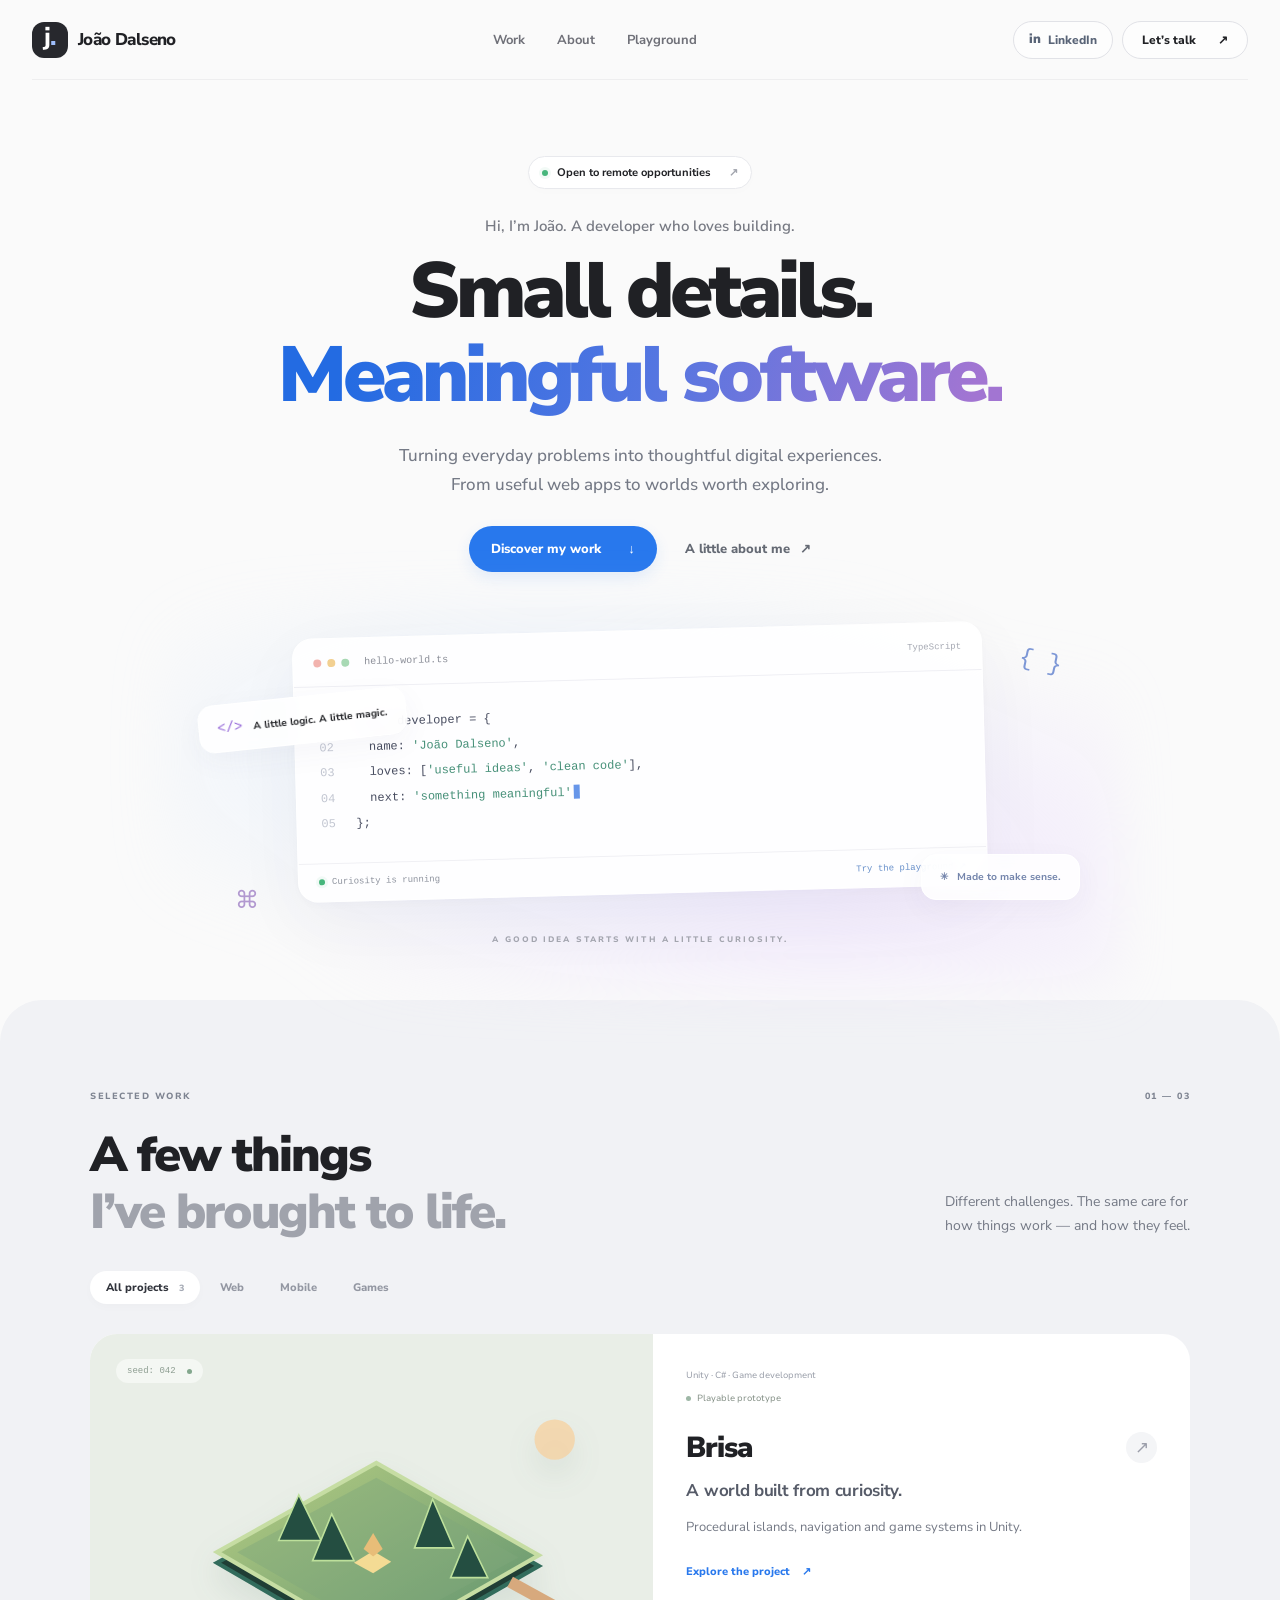
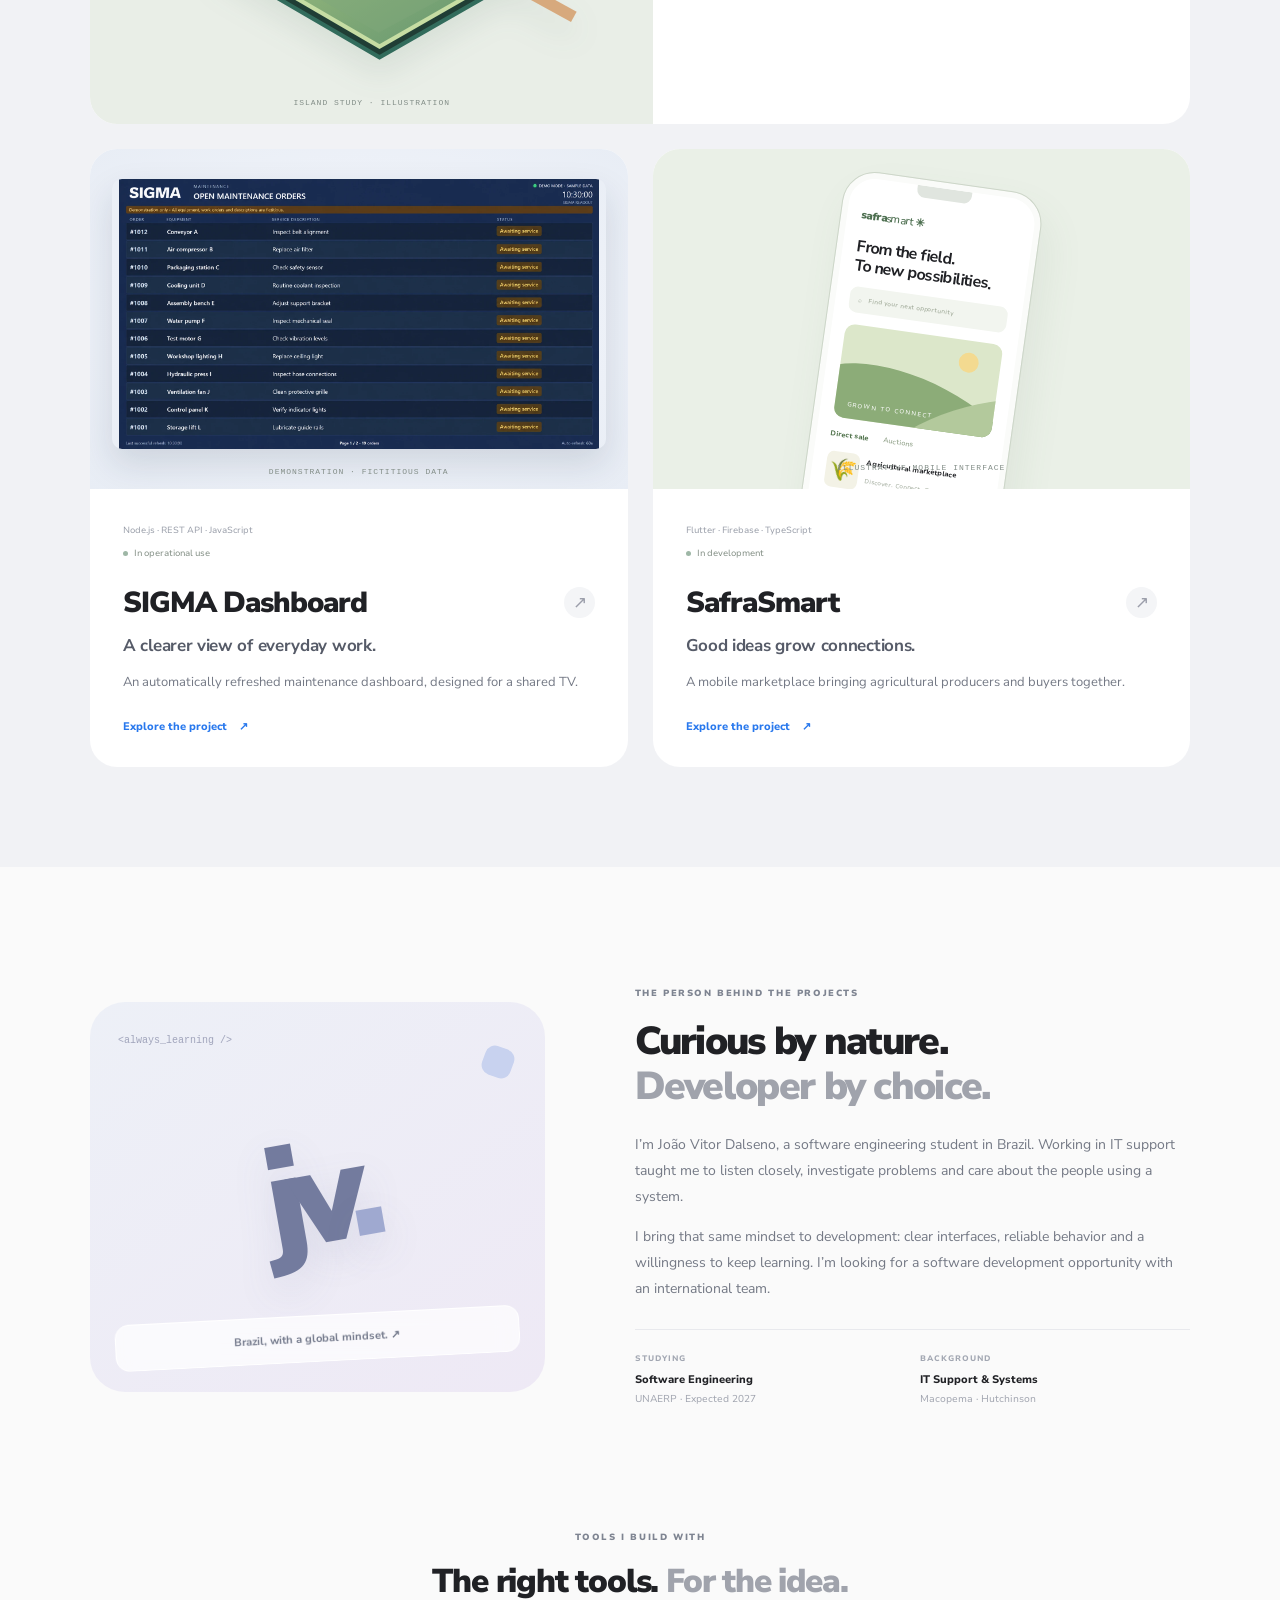
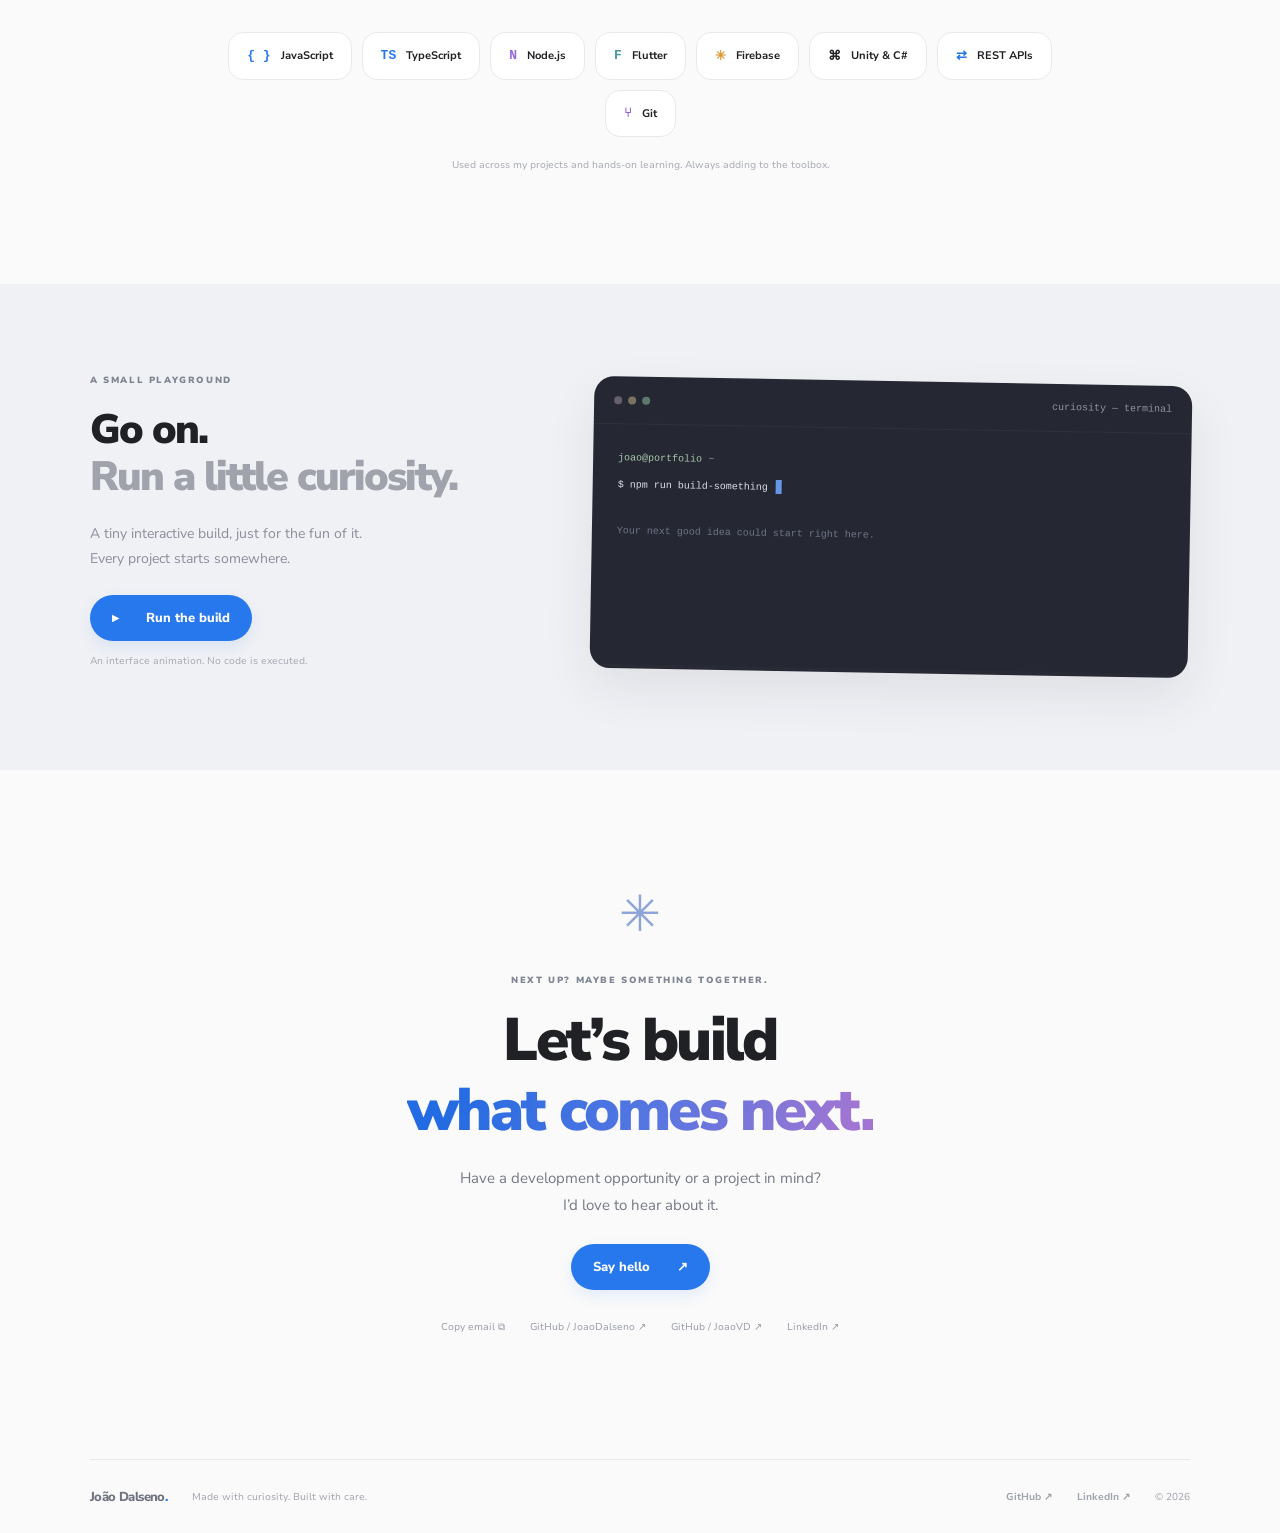
==== index.html @ 8779621d "feat: publish developer portfolio for GitHub Pages" ====
<!DOCTYPE html>

<html lang="en"><head><meta charset="utf-8"/><meta content="width=device-width,initial-scale=1" name="viewport"/><title>João Dalseno — Software Developer</title><meta content="Thoughtful software, useful ideas and a little curiosity. Explore João Dalseno’s web, mobile and game development projects." name="description"/><meta content="#fafafa" name="theme-color"/><meta content="João Dalseno — Software Developer" property="og:title"/><meta content="Thoughtful software, useful ideas and a little curiosity. Explore João Dalseno’s web, mobile and game development projects." property="og:description"/><link href="https://joaovd.github.io/" rel="canonical"/><link href="/assets/favicon.svg" rel="icon" type="image/svg+xml"/><link href="https://fonts.googleapis.com" rel="preconnect"/><link crossorigin="" href="https://fonts.gstatic.com" rel="preconnect"/><link href="https://fonts.googleapis.com/css2?family=Nunito+Sans:wght@400;500;600;700;800;900&amp;display=swap" rel="stylesheet"/><link href="/assets/css/styles.css" rel="stylesheet"/><script defer="" src="/assets/js/main.js"></script></head><body><a class="skip" href="#main">Skip to content</a><header class="nav"><a aria-label="João Dalseno home" class="brand" href="/"><span class="brand-icon">j<span>.</span></span><span>João Dalseno</span></a><nav aria-label="Main navigation"><a href="/#work">Work</a><a href="/#about">About</a><a href="/#playground">Playground</a></nav><div class="nav-actions"><a aria-label="View João Dalseno on LinkedIn (opens in a new tab)" class="nav-linkedin" href="https://www.linkedin.com/in/jo%C3%A3o-vitor-rodrigues-dalseno-0a188417a/" rel="noopener noreferrer" target="_blank"><span aria-hidden="true" class="linkedin-icon">in</span><span class="linkedin-label">LinkedIn</span></a><a class="nav-contact" href="mailto:joaovitordalseno@gmail.com">Let’s talk <span>↗</span></a></div></header><main id="main"><section class="hero wrap"><div class="availability"><i></i> Open to remote opportunities <span>↗</span></div><p class="intro">Hi, I’m João. A developer who loves building.</p><h1>Small details.<br/><span class="gradient-text">Meaningful software.</span></h1><p class="hero-copy">Turning everyday problems into thoughtful digital experiences.<br class="desktop-break"/> From useful web apps to worlds worth exploring.</p><div class="hero-actions"><a class="button primary" href="#work">Discover my work <span>↓</span></a><a class="text-link" href="#about">A little about me <span>↗</span></a></div><div aria-label="Interactive code illustration" class="hero-stage"><span aria-hidden="true" class="floating-chip chip-one"><span class="purple">&lt;/&gt;</span> A little logic. A little magic.</span><span aria-hidden="true" class="floating-chip chip-two">✳   Made to make sense.</span><div aria-hidden="true" class="code-orbit orbit-one">{ }</div><div aria-hidden="true" class="code-orbit orbit-two">⌘</div><div class="code-window"><div class="window-bar"><div class="dots"><i></i><i></i><i></i></div><span>hello-world.ts</span><span class="window-language">TypeScript</span></div><div class="window-code"><div><span class="line-number">01</span><span class="syntax-purple">const</span> developer = {</div><div><span class="line-number">02</span>  name: <span class="syntax-green">'João Dalseno'</span>,</div><div><span class="line-number">03</span>  loves: [<span class="syntax-green">'useful ideas'</span>, <span class="syntax-green">'clean code'</span>],</div><div><span class="line-number">04</span>  next: <span class="syntax-green" id="typing-text">'something meaningful'</span><span class="caret"></span></div><div><span class="line-number">05</span>};</div></div><div class="window-bottom"><span><i></i> Curiosity is running</span><a href="#playground">Try the playground <span>↗</span></a></div></div><span class="stage-caption">A GOOD IDEA STARTS WITH A LITTLE CURIOSITY.</span></div></section>
<section class="work-section" id="work"><div class="wrap"><div class="section-label reveal"><span>SELECTED WORK</span><span>01 — 03</span></div><div class="section-heading reveal"><h2>A few things<br/><span>I’ve brought to life.</span></h2><p>Different challenges. The same care for<br class="desktop-break"/> how things work — and how they feel.</p></div><div aria-label="Filter projects" class="filters reveal" role="group"><button aria-pressed="true" class="active" data-filter="all">All projects <span>3</span></button><button aria-pressed="false" data-filter="web">Web</button><button aria-pressed="false" data-filter="mobile">Mobile</button><button aria-pressed="false" data-filter="games">Games</button></div><p class="sr-only" id="filter-status" role="status">Showing all 3 projects</p><div class="projects"><article class="project reveal driftlands" data-category="games"><a aria-label="Explore Brisa" class="project-link" href="projects/driftlands.html"><div class="project-visual"><div class="island-visual"><svg aria-hidden="true" class="driftlands-scene" focusable="false" viewbox="0 0 520 285"><defs><lineargradient id="waterbig" x1="0" x2="1" y1="0" y2="1"><stop stop-color="#163a4a"></stop><stop offset="1" stop-color="#10202f"></stop></lineargradient><lineargradient id="grassbig" x1="0" x2="1" y1="0" y2="1"><stop stop-color="#b8cf83"></stop><stop offset="1" stop-color="#5c906e"></stop></lineargradient></defs><path d="M0 0H520V285H0Z" fill="url(#waterbig)"></path><g transform="translate(90,52)"><path d="M24 122 174 38 327 125 177 211Z" fill="#203e35" stroke="#326c5c" stroke-width="4"></path><path d="M24 112 174 28 327 115 177 201Z" fill="url(#grassbig)" stroke="#c6dda3" stroke-width="4"></path><path d="M43 112 174 42 308 117 176 188Z" fill="#7ea67b" opacity=".45"></path><g fill="#244e41" stroke="#bde09b" stroke-width="1.5"><path d="M82 101 101 58 122 101Z"></path><path d="M114 120 132 76 153 120Z"></path><path d="M210 108 227 62 247 108Z"></path><path d="M244 136 260 97 279 136Z"></path></g><path d="M153 122 171 111 188 121 171 132Z" fill="#f4db94"></path><path d="M162 109 171 94 180 109 171 116Z" fill="#e8bd78"></path><path d="M300 140 360 173" stroke="#d7a97d" stroke-width="11"></path></g><circle cx="432" cy="58" fill="#f5d2a3" opacity=".8" r="19"></circle></svg></div><span class="art-caption">ISLAND STUDY · ILLUSTRATION</span><span class="world-seed">seed: 042 <i></i></span></div><div class="project-content"><div class="project-meta"><span>Unity · C# · Game development</span><span class="project-status">Playable prototype</span></div><h3>Brisa<span class="circle-arrow">↗</span></h3><p class="project-tagline">A world built from curiosity.</p><p>Procedural islands, navigation and game systems in Unity.</p><span class="read-case">Explore the project <span>↗</span></span></div></a></article><article class="project reveal sigma" data-category="web"><a aria-label="Explore SIGMA Dashboard" class="project-link" href="projects/sigma.html"><div class="project-visual sigma-card-preview"><img alt="SIGMA maintenance dashboard showing fictitious work orders and sample equipment." decoding="async" height="940" loading="lazy" src="/assets/images/sigma-dashboard-demo.webp" width="1672"/><span class="art-caption">DEMONSTRATION · FICTITIOUS DATA</span></div><div class="project-content"><div class="project-meta"><span>Node.js · REST API · JavaScript</span><span class="project-status">In operational use</span></div><h3>SIGMA Dashboard<span class="circle-arrow">↗</span></h3><p class="project-tagline">A clearer view of everyday work.</p><p>An automatically refreshed maintenance dashboard, designed for a shared TV.</p><span class="read-case">Explore the project <span>↗</span></span></div></a></article><article class="project reveal safrasmart" data-category="mobile"><a aria-label="Explore SafraSmart" class="project-link" href="projects/safrasmart.html"><div class="project-visual"><div class="phone"><div class="phone-camera"></div><div class="phone-app"><div class="phone-brand">safra<span>smart</span> ✳</div><h4>From the field.<br/>To new possibilities.</h4><div class="phone-search">⌕   Find your next opportunity</div><div class="crop-art"><div class="sun"></div><div class="field field-a"></div><div class="field field-b"></div><span>GROWN TO CONNECT</span></div><div class="phone-tabs"><b>Direct sale</b><span>Auctions</span></div><div class="phone-product"><span>🌾</span><div><strong>Agricultural marketplace</strong><small>Discover. Connect. Grow.</small></div></div></div></div><span class="art-caption">ILLUSTRATIVE MOBILE INTERFACE</span></div><div class="project-content"><div class="project-meta"><span>Flutter · Firebase · TypeScript</span><span class="project-status">In development</span></div><h3>SafraSmart<span class="circle-arrow">↗</span></h3><p class="project-tagline">Good ideas grow connections.</p><p>A mobile marketplace bringing agricultural producers and buyers together.</p><span class="read-case">Explore the project <span>↗</span></span></div></a></article></div></div></section>
<section class="about wrap" id="about"><div aria-hidden="true" class="about-portrait reveal"><div class="avatar-monogram">jv<span>.</span></div><span class="portrait-chip">Brazil, with a global mindset. ↗</span><span class="portrait-code">&lt;always_learning /&gt;</span><div class="portrait-dot"></div></div><div class="about-copy reveal"><p class="eyebrow">THE PERSON BEHIND THE PROJECTS</p><h2>Curious by nature.<br/><span>Developer by choice.</span></h2><p>I’m João Vitor Dalseno, a software engineering student in Brazil. Working in IT support taught me to listen closely, investigate problems and care about the people using a system.</p><p>I bring that same mindset to development: clear interfaces, reliable behavior and a willingness to keep learning. I’m looking for a software development opportunity with an international team.</p><div class="about-facts"><div><span>STUDYING</span><strong>Software Engineering</strong><small>UNAERP · Expected 2027</small></div><div><span>BACKGROUND</span><strong>IT Support &amp; Systems</strong><small>Macopema · Hutchinson</small></div></div></div></section>
<section class="toolbox wrap reveal"><p class="eyebrow">TOOLS I BUILD WITH</p><h2>The right tools.<span> For the idea.</span></h2><div class="tech-list"><span><b class="blue">{ }</b> JavaScript</span><span><b class="blue">TS</b> TypeScript</span><span><b class="purple">N</b> Node.js</span><span><b class="teal">F</b> Flutter</span><span><b class="amber">✳</b> Firebase</span><span><b>⌘</b> Unity &amp; C#</span><span><b class="blue">⇄</b> REST APIs</span><span><b class="purple">⑂</b> Git</span></div><p class="fine-print">Used across my projects and hands-on learning. Always adding to the toolbox.</p></section>
<section class="playground-section" id="playground"><div class="wrap playground-layout"><div class="reveal"><p class="eyebrow">A SMALL PLAYGROUND</p><h2>Go on.<br/><span>Run a little curiosity.</span></h2><p>A tiny interactive build, just for the fun of it.<br/>Every project starts somewhere.</p><button class="button primary" id="run-build"><span class="play-icon">▶</span> Run the build</button><p class="fine-print">An interface animation. No code is executed.</p></div><div class="terminal reveal"><div class="terminal-bar"><div class="dots"><i></i><i></i><i></i></div><span>curiosity — terminal</span></div><div aria-live="polite" class="terminal-content" id="terminal-output" role="log"><p><span class="syntax-green">joao@portfolio</span> <span class="muted">~</span></p><p>$ npm run build-something <span class="caret"></span></p><p class="terminal-hint">Your next good idea could start right here.</p></div><div class="build-progress"><span id="build-progress"></span></div></div></div></section>
<section class="contact wrap reveal" id="contact"><span aria-hidden="true" class="contact-symbol">✳</span><p class="eyebrow">NEXT UP? MAYBE SOMETHING TOGETHER.</p><h2>Let’s build<br/><span class="gradient-text">what comes next.</span></h2><p>Have a development opportunity or a project in mind?<br/>I’d love to hear about it.</p><a class="button primary" href="mailto:joaovitordalseno@gmail.com">Say hello <span>↗</span></a><div class="contact-links"><button id="copy-email">Copy email <span>⧉</span></button><a href="https://github.com/JoaoDalseno" rel="noopener noreferrer" target="_blank">GitHub / JoaoDalseno ↗</a><a href="https://github.com/JoaoVD" rel="noopener noreferrer" target="_blank">GitHub / JoaoVD ↗</a><a aria-label="View João Dalseno on LinkedIn (opens in a new tab)" href="https://www.linkedin.com/in/jo%C3%A3o-vitor-rodrigues-dalseno-0a188417a/" rel="noopener noreferrer" target="_blank">LinkedIn ↗</a></div><p class="copy-status" id="copy-status" role="status"></p></section></main><footer class="wrap"><a class="brand" href="/">João Dalseno<span class="blue">.</span></a><p>Made with curiosity. Built with care.</p><a href="https://github.com/JoaoDalseno" rel="noopener noreferrer" target="_blank">GitHub ↗</a><a aria-label="View João Dalseno on LinkedIn (opens in a new tab)" href="https://www.linkedin.com/in/jo%C3%A3o-vitor-rodrigues-dalseno-0a188417a/" rel="noopener noreferrer" target="_blank">LinkedIn ↗</a><span>© 2026</span></footer></body></html>
---- assets/css/styles.css ----
:root{--bg:#fafafa;--ink:#202125;--muted:#777a83;--blue:#2878ed;--purple:#9365d8;--line:#e8e9ed;--font:'Nunito Sans',ui-rounded,-apple-system,BlinkMacSystemFont,'Segoe UI',sans-serif;--mono:ui-monospace,SFMono-Regular,Consolas,monospace}*{box-sizing:border-box}html{scroll-behavior:smooth;scroll-padding-top:100px}body{margin:0;background:var(--bg);color:var(--ink);font-family:var(--font);-webkit-font-smoothing:antialiased;overflow-x:clip}a{color:inherit;text-decoration:none}button{font:inherit;cursor:pointer}button,a{-webkit-tap-highlight-color:transparent}button{color:inherit}button:focus-visible,a:focus-visible{outline:3px solid #6b9fff;outline-offset:6px}::selection{background:#d9e9ff}img,svg{max-width:100%}.wrap{max-width:1100px;width:calc(100% - 80px);margin:auto}.blue{color:var(--blue)}.purple{color:var(--purple)}.teal{color:#409b9a}.amber{color:#d99a35}.muted{color:#9294a0}.skip{position:fixed;left:20px;top:-80px;background:white;padding:15px;z-index:100}.skip:focus{top:10px}.sr-only{position:absolute;width:1px;height:1px;overflow:hidden;clip:rect(0,0,0,0)}.nav{height:80px;max-width:1260px;width:calc(100% - 64px);margin:auto;display:flex;align-items:center;justify-content:space-between;gap:25px;position:relative;z-index:20;border-bottom:1px solid #eeeeef}.brand{font-size:17px;letter-spacing:-.6px;font-weight:800;display:flex;gap:10px;align-items:center}.brand-icon{background:#27282d;color:white;font-size:25px;border-radius:12px;display:grid;place-items:center;width:36px;height:36px;line-height:1;display:block;text-align:center;padding-top:3px}.brand-icon span{color:#9fbefb}.nav nav{display:flex;gap:32px;font-size:13px;font-weight:700;color:#6f7078}.nav nav a{transition:color .2s}.nav nav a:hover{color:var(--blue)}.nav-contact{border:1px solid #e1e2e7;border-radius:30px;padding:10px 19px;font-size:12px;font-weight:800;background:#fff9;display:flex;gap:22px}.hero{text-align:center;padding-top:76px}.availability{display:inline-flex;align-items:center;gap:9px;background:#fff;border:1px solid var(--line);border-radius:30px;font-size:11px;padding:8px 13px;font-weight:700;box-shadow:0 3px 10px #20233303}.availability i,.window-bottom i{width:6px;height:6px;background:#47b67c;border-radius:50%;box-shadow:0 0 0 3px #47b67c12}.availability span{color:#a1a4ad;margin-left:9px}.intro{font-size:15px;margin:27px 0 14px;color:#777a83;font-weight:600}h1,h2,h3,h4,p{margin-top:0}h1{font-size:clamp(48px,6.1vw,80px);letter-spacing:-4px;line-height:1.08;font-weight:900;margin-bottom:23px}.gradient-text{background:linear-gradient(105deg,#236be2 10%,#5576e1 52%,#a275d2 95%);background-clip:text;-webkit-background-clip:text;color:transparent}.hero-copy{color:var(--muted);font-size:17px;line-height:1.7;font-weight:500;margin-bottom:27px}.hero-actions{display:flex;justify-content:center;align-items:center;gap:28px}.button{display:inline-flex;align-items:center;justify-content:center;gap:27px;min-height:46px;border:0;border-radius:30px;padding:13px 22px;font-size:13px;font-weight:800;transition:transform .25s,box-shadow .25s,background .25s}.button:hover{transform:translateY(-3px)}.primary{background:var(--blue);color:#fff;box-shadow:0 6px 15px #2878ed1c}.primary:hover{background:#1a66d2;box-shadow:0 8px 22px #2878ed35}.secondary{background:#eaf2ff;color:#236bd7}.text-link{font-size:13px;font-weight:800;display:flex;gap:10px;color:#656a74}.hero-stage{position:relative;margin:58px auto 0;max-width:860px;min-height:370px;padding:0 85px 47px;perspective:1000px}.hero-stage:before{content:'';position:absolute;inset:-30px -50px 10px;background:radial-gradient(ellipse at 40% 40%,#dbeaff88,transparent 63%),radial-gradient(ellipse at 70% 70%,#eadbff88,transparent 60%);filter:blur(25px);z-index:-1}.code-window{position:relative;z-index:2;transform:rotate(-1.5deg);text-align:left;border:1px solid #fff;border-radius:20px;background:#fffffff0;box-shadow:0 22px 70px #37384d0c,0 3px 8px #37384d05;overflow:hidden;transition:transform .5s}.code-window:hover{transform:rotate(0) translateY(-3px)}.window-bar,.terminal-bar{height:48px;display:flex;align-items:center;gap:15px;border-bottom:1px solid #efeff4;padding:0 20px;color:#8a8d97;font:10px var(--mono)}.dots{display:flex;gap:6px}.dots i{display:block;width:8px;height:8px;border-radius:50%;background:#f2b3ae}.dots i:nth-child(2){background:#f2d091}.dots i:nth-child(3){background:#a8d9b4}.window-language{margin-left:auto;font-size:9px;color:#a5a8b2}.window-code{font:12px/2.1 var(--mono);padding:24px 24px 26px;color:#484d60;white-space:nowrap;overflow:auto}.line-number{color:#c2c6d1;display:inline-block;width:35px;user-select:none}.syntax-purple{color:#9862cf}.syntax-green{color:#469078}.caret{display:inline-block;width:6px;height:14px;background:#6796e9;vertical-align:middle;margin-left:2px;animation:blink 1s steps(2) infinite}.window-bottom{padding:13px 20px;display:flex;justify-content:space-between;gap:10px;border-top:1px solid #f0f0f4;font:9px var(--mono);color:#8e939e}.window-bottom>span{display:flex;gap:7px;align-items:center}.window-bottom a{color:#6890ca}.floating-chip{position:absolute;z-index:3;border-radius:15px;background:#ffffffd9;border:1px solid #fff;box-shadow:0 9px 30px #3a466c0b;font-size:10px;font-weight:700;padding:15px 18px;backdrop-filter:blur(10px);animation:float 6s ease-in-out infinite;pointer-events:none}.chip-one{left:-12px;top:66px;transform:rotate(-6deg)}.chip-one>span{margin-right:8px;font:14px var(--mono)}.chip-two{right:-10px;bottom:100px;animation-delay:-3s;color:#7485ac}.code-orbit{position:absolute;color:#7d97d6;font:24px var(--mono);animation:float 7s ease-in-out infinite}.orbit-one{right:8px;top:18px;transform:rotate(12deg)}.orbit-two{left:25px;bottom:85px;color:#b299d0}.stage-caption{font-size:8px;letter-spacing:2.1px;position:relative;top:32px;color:#a5a7b0;font-weight:800}.work-section{padding:90px 0 100px;background:#f1f2f5;border-radius:42px 42px 0 0}.section-label{display:flex;justify-content:space-between;font-size:9px;letter-spacing:1.5px;color:#969aa5;font-weight:800;margin-bottom:25px}.section-heading{display:flex;justify-content:space-between;align-items:end;gap:30px;margin-bottom:28px}h2{font-size:clamp(32px,4vw,49px);letter-spacing:-2px;line-height:1.16;font-weight:900;margin-bottom:20px}h2>span{color:#a0a3ac}.section-heading h2{margin:0}.section-heading>p{font-size:14px;color:#838692;line-height:1.7;margin:0 0 3px}.filters{display:flex;align-items:center;gap:4px;margin:30px 0}.filters button{border:0;background:transparent;padding:9px 16px;border-radius:30px;font-size:11px;font-weight:800;color:#9397a2;transition:background .2s,color .2s}.filters button.active{background:white;color:#30333b;box-shadow:0 3px 10px #22222e05}.filters button span{margin-left:7px;color:#a4a9b4;font-size:9px}.projects{display:grid;grid-template-columns:1fr 1fr;gap:25px}.project{border-radius:27px;background:white;overflow:hidden;transition:transform .4s,box-shadow .4s}.project:hover{transform:translateY(-6px);box-shadow:0 22px 45px #37384d0a}.project.driftlands{grid-column:1/-1}.project-link{display:block;height:100%}.project.driftlands .project-link{display:grid;grid-template-columns:1.05fr 1fr;align-items:stretch}.project-visual{height:340px;position:relative;isolation:isolate;overflow:hidden}.project.driftlands .project-visual{height:100%;min-height:390px;background:#e9eee7}.island-visual{position:absolute;inset:12% 1%;display:grid;place-items:center;transition:transform .7s}.project:hover .island-visual{transform:translateY(-8px) rotate(-2deg)}.island-visual svg{width:100%;border-radius:30px;filter:drop-shadow(0 15px 15px #3e654a1a)}.island-visual svg>path:first-of-type{fill:transparent}.art-caption{position:absolute;bottom:17px;left:0;right:0;text-align:center;color:#838e88;font:8px var(--mono);letter-spacing:1px}.world-seed{position:absolute;top:25px;left:26px;font:9px var(--mono);color:#8e9e92;border-radius:20px;padding:7px 11px;background:#ffffff7a;display:flex;gap:11px;align-items:center}.world-seed i{height:5px;width:5px;background:#83a78d;border-radius:50%}.project-content{padding:33px}.project-meta{font-size:9px;color:#989da8;line-height:1.8;margin-bottom:22px}.project-status{display:block;font-size:9px;color:#818d83;margin-top:7px}.project-status:before{content:'';display:inline-block;width:5px;height:5px;background:#9eb7a6;border-radius:50%;margin-right:6px}h3{font-size:29px;letter-spacing:-1px;font-weight:900;display:flex;justify-content:space-between;align-items:center;margin-bottom:12px}.circle-arrow{height:31px;width:31px;border-radius:50%;background:#f4f5f7;display:grid;place-items:center;font-size:17px;color:#9b9eaa;font-weight:400;transition:background .3s,color .3s}.project:hover .circle-arrow{background:#e8f0ff;color:#2878ed}.project-content p{font-size:13px;line-height:1.8;color:#898d98;margin-bottom:20px}.project-content .project-tagline{font-size:17px;line-height:1.4;color:#565b68;font-weight:700;letter-spacing:-.3px;margin-bottom:13px}.read-case{font-size:11px;font-weight:800;color:var(--blue);display:flex;gap:12px;align-items:center;margin-top:24px}.sigma .project-visual{background:#e8edf5}.dashboard-visual{position:absolute;top:43px;left:8%;right:8%;background:#fff;border-radius:12px;box-shadow:0 20px 35px #7890b31a;padding:19px;transform:rotate(-4deg);transition:transform .6s;color:#4c5565}.project:hover .dashboard-visual{transform:rotate(0) translateY(-5px)}.dash-top{display:flex;justify-content:space-between;font-size:7px;letter-spacing:1px;color:#99a2b1;gap:10px}.dash-top i{display:inline-block;width:4px;height:4px;background:#639be5;margin-right:3px;border-radius:50%}.dashboard-visual h4{font-size:21px;letter-spacing:-.8px;margin:17px 0}.dash-cols,.dash-row{display:grid;grid-template-columns:.55fr 1.1fr .8fr;gap:7px;align-items:center}.dash-cols{font-size:6px;letter-spacing:1px;color:#a4aab6;padding-bottom:9px;border-bottom:1px solid #eff1f4}.dash-row{padding:12px 0;border-bottom:1px solid #f2f3f5;font-size:8px}.dash-row>span{color:#a7afbe}.dash-row strong{font-weight:700;font-size:8px}.dash-row b{font-size:6px;border-radius:20px;padding:5px 7px;background:#e7f2ff;color:#6a9cdb;font-weight:700;justify-self:start;white-space:nowrap}.dash-row b.waiting{color:#ab9b6a;background:#f8f3e7}.dash-bottom{font-size:7px;color:#a4abba;padding-top:12px;display:flex;justify-content:space-between}.safrasmart .project-visual{background:#eaf0e7}.phone{position:absolute;width:199px;height:360px;border:6px solid #fafbf9;outline:1px solid #cdd6c9;background:white;border-radius:32px;left:50%;top:32px;transform:translateX(-50%) rotate(8deg);box-shadow:10px 20px 40px #5c7a5c17;overflow:hidden;transition:transform .6s}.project:hover .phone{transform:translateX(-50%) rotate(3deg) translateY(-8px)}.phone-camera{width:55px;height:12px;background:#e0e5df;border-radius:0 0 8px 8px;margin:auto}.phone-app{padding:18px 14px}.phone-brand{font-size:11px;color:#4d6f50;font-weight:900;letter-spacing:-.5px}.phone-brand>span{font-weight:500}.phone-app h4{font-size:16px;line-height:1.2;letter-spacing:-.6px;margin:15px 0 11px}.phone-search{font-size:6px;color:#99a391;border-radius:8px;background:#f2f5ef;padding:9px}.crop-art{position:relative;overflow:hidden;height:94px;background:#dce7ca;margin:12px 0;border-radius:10px}.sun{position:absolute;top:12px;right:22px;width:20px;height:20px;background:#f3da90;border-radius:50%}.field{position:absolute;width:260px;height:130px;border-radius:50%}.field-a{background:#8cac78;top:48px;left:-44px;transform:rotate(20deg)}.field-b{background:#b3c99c;top:58px;left:34px;transform:rotate(-20deg)}.crop-art>span{font-size:6px;position:absolute;bottom:10px;left:12px;letter-spacing:1px;color:#fff}.phone-tabs{font-size:7px;display:flex;gap:15px;color:#899b81}.phone-tabs b{color:#496d44}.phone-product{display:flex;gap:7px;align-items:center;margin-top:13px}.phone-product>span{font-size:22px;background:#f3f2e6;border-radius:7px;padding:3px}.phone-product strong{font-size:7px;display:block}.phone-product small{font-size:6px;color:#a0aa9b}.about{display:grid;grid-template-columns:.9fr 1.1fr;gap:90px;align-items:center;padding-top:120px;padding-bottom:100px}.about-portrait{height:390px;border-radius:35px;background:linear-gradient(145deg,#edf0f7,#eee9f5);position:relative;display:grid;place-items:center}.avatar-monogram{font-size:140px;letter-spacing:-15px;color:#737b9e;font-weight:900;transform:rotate(-10deg);text-shadow:0 15px 40px #666e9620}.avatar-monogram>span{color:#9fa9d0}.portrait-chip{position:absolute;bottom:30px;left:25px;right:25px;background:#ffffffb3;backdrop-filter:blur(12px);border:1px solid #fff;border-radius:14px;padding:15px;font-size:11px;font-weight:700;color:#747a8c;text-align:center;transform:rotate(-3deg)}.portrait-code{font:10px var(--mono);position:absolute;top:33px;left:28px;color:#a0a4bb}.portrait-dot{position:absolute;right:32px;top:45px;width:30px;height:30px;background:#c8d2ef;border-radius:10px;transform:rotate(20deg)}.eyebrow{color:#969aa6;font-size:9px;font-weight:900;letter-spacing:1.6px;margin-bottom:20px}.about-copy>p:not(.eyebrow){font-size:14px;line-height:1.85;color:#838792}.about-copy h2{font-size:39px;letter-spacing:-1.7px;margin-bottom:23px}.about-facts{display:grid;grid-template-columns:1fr 1fr;gap:15px;border-top:1px solid var(--line);padding-top:23px;margin-top:28px}.about-facts span{font-size:8px;color:#a2a7b2;letter-spacing:1px;display:block;margin-bottom:8px;font-weight:800}.about-facts strong{font-size:11px;font-weight:800;display:block}.about-facts small{display:block;font-size:10px;color:#a0a4af;margin-top:5px}.toolbox{text-align:center;padding:25px 0 100px}.toolbox h2{font-size:33px;letter-spacing:-1.2px}.tech-list{display:flex;flex-wrap:wrap;gap:10px;justify-content:center;max-width:860px;margin:30px auto 20px}.tech-list>span{display:flex;gap:10px;align-items:center;border:1px solid var(--line);border-radius:15px;padding:15px 18px;font-size:11px;font-weight:700;background:white;transition:transform .3s}.tech-list>span:hover{transform:translateY(-5px) rotate(-2deg)}.tech-list b{font:13px var(--mono);font-weight:800}.fine-print{font-size:10px;line-height:1.7;color:#a6a9b2}.playground-section{padding:90px 0;background:#f0f1f5}.playground-layout{display:grid;grid-template-columns:.85fr 1.15fr;gap:60px;align-items:center}.playground-layout h2{font-size:41px}.playground-layout>div>p:not(.eyebrow):not(.fine-print){font-size:14px;line-height:1.8;color:#8b8e9b}.playground-layout .button{margin:10px 0 12px}.play-icon{font-size:9px}.terminal{min-height:292px;background:#252832;border-radius:20px;overflow:hidden;box-shadow:0 20px 50px #25283215;transform:rotate(1deg)}.terminal-bar{border-bottom:1px solid #ffffff0b;color:#9094a5;justify-content:space-between}.terminal .dots i{background:#67606b}.terminal .dots i:nth-child(2){background:#797364}.terminal .dots i:nth-child(3){background:#5f786e}.terminal-content{padding:25px;min-height:240px;font:10px/1.8 var(--mono);color:#dadee9}.terminal-content p{margin:0 0 9px}.terminal-content .syntax-green{color:#a8c8ad}.terminal-hint{color:#6e7488;margin-top:28px!important}.build-progress{height:3px;background:#ffffff04}.build-progress>span{display:block;background:#7ea6f4;width:0;height:100%;transition:width .6s ease}.build-success{color:#b9d5b6}.contact{text-align:center;padding-top:110px;padding-bottom:90px}.contact-symbol{font-size:50px;color:#8ca4d9;display:inline-block;margin-bottom:25px;animation:slow-spin 30s linear infinite}.contact h2{font-size:60px;letter-spacing:-2.7px}.contact>p:not(.eyebrow):not(.copy-status){font-size:15px;color:#9296a1;line-height:1.8;margin-bottom:25px}.contact-links{display:flex;justify-content:center;gap:25px;margin-top:30px;font-size:10px;color:#989ca8}.contact-links button{background:none;border:0;padding:0;color:inherit;font-size:10px}.contact-links a:hover,.contact-links button:hover{color:var(--blue)}.copy-status{min-height:20px;font-size:11px;color:var(--blue);margin:15px 0 0}footer{display:flex;gap:25px;align-items:center;padding:28px 0;border-top:1px solid var(--line);font-size:10px;color:#a0a4ad}footer .brand{font-size:13px;color:#6f7480;gap:0}footer p{margin:0 auto 0 0}footer>a:not(.brand){font-weight:700}.reveal{transition:opacity .8s ease,translate .8s cubic-bezier(.2,.65,.3,1)}.js-motion .reveal:not(.visible){opacity:0;translate:0 22px}.project[hidden]{display:none!important}.case-main{max-width:940px;padding-top:42px}.back-link{font-size:12px;font-weight:800;color:#9aa0af;display:inline-block;margin-bottom:65px}.case-heading{text-align:center;margin-bottom:45px}.case-heading h1{font-size:70px;letter-spacing:-3px}.case-tagline{font-size:24px;color:#898f9e;font-weight:700;letter-spacing:-.5px}.case-description{max-width:540px;margin:0 auto 24px;font-size:15px;line-height:1.8;color:#8c93a1}.case-stack{display:flex;flex-wrap:wrap;gap:8px;justify-content:center}.case-stack>span{font-size:10px;padding:8px 13px;border-radius:20px;border:1px solid var(--line);color:#949baa;background:white}.case-cover{border-radius:30px;overflow:hidden;background:#e9eee7}.case-cover .project-visual{height:440px}.case-cover .island-visual{inset:0 20%}.case-cover.sigma .dashboard-visual{max-width:550px;margin:auto;top:55px;padding:30px}.case-cover.sigma .dashboard-visual h4{font-size:32px}.case-cover.sigma .dash-row{padding:18px 0}.case-cover.sigma .dash-row strong{font-size:11px}.case-cover.sigma .dash-top{font-size:9px}.case-cover.safrasmart .phone{top:35px;width:225px;height:410px}.case-block{padding:58px 0;border-bottom:1px solid var(--line)}.case-block>h2{font-size:32px;letter-spacing:-1px;margin-bottom:25px}.case-prose{color:#7f8796;line-height:1.9;font-size:15px}.case-prose p{margin-bottom:20px}.case-highlight{background:#edf2fa;padding:25px;border-radius:18px;font-size:13px;margin:22px 0}.case-list{list-style:none;padding:0;display:grid;grid-template-columns:1fr 1fr;gap:25px}.case-list li strong{display:block;color:#596576;font-size:14px}.case-list li span{font-size:13px}.case-callout{background:#f0f2f7;border-radius:20px;padding:24px;display:flex;gap:20px;font-size:13px}.callout-mark{color:var(--blue)}.case-callout p{margin:0}.code-preview{background:#282d38;border-radius:20px;color:#c0cbdc;overflow:hidden;margin-bottom:25px}.code-preview-header{display:flex;justify-content:space-between;gap:10px;padding:15px 22px;border-bottom:1px solid #ffffff10;font:9px var(--mono);color:#9ba5b7}.code-preview pre{overflow:auto;padding:10px 24px 20px;font:11px/1.9 var(--mono)}.media-placeholder{text-align:center;border:1px dashed #d5dcea;background:#f2f4f9;padding:50px 20px;border-radius:20px;color:#919aac}.media-placeholder>span{color:#8eacd9;font-size:25px}.media-placeholder h3{font-size:20px;display:block;margin-top:20px}.media-placeholder p{font-size:12px}.media-viewer img,.media-viewer video{width:100%;border-radius:20px}.media-viewer p{font-size:12px;color:#8c95a5}.media-thumb{border:1px solid #dbe1ed;background:white;border-radius:20px;padding:10px;margin:10px 5px 0;font-size:11px}.case-end{text-align:center;padding:70px 0 90px}.case-end h2{font-size:40px}.case-end .button{margin-top:15px}@keyframes blink{50%{opacity:0}}@keyframes float{0%,100%{translate:0 0}50%{translate:0 -9px}}@keyframes slow-spin{to{rotate:360deg}}
@media(min-width:1500px){.hero{padding-top:90px}.hero-stage{margin-top:65px}}@media(max-width:950px){.wrap{width:calc(100% - 48px)}.hero-stage{padding-left:60px;padding-right:60px}.chip-one{left:-5px}.chip-two{right:-5px}.project.driftlands .project-link{grid-template-columns:1fr 1fr}.project-content{padding:25px}.project-meta{font-size:8px}.about{gap:40px}.about-copy h2{font-size:32px}.playground-layout{gap:30px}.playground-layout h2{font-size:33px}.contact h2{font-size:52px}}
@media(max-width:650px){.wrap{width:calc(100% - 36px)}.nav{width:calc(100% - 32px);height:70px;gap:12px}.brand{font-size:14px;gap:8px}.brand-icon{width:31px;height:31px;border-radius:10px;font-size:23px}.nav nav{gap:15px;font-size:10px}.nav nav a:nth-child(3){display:none}.nav-contact{padding:9px 12px;font-size:10px;gap:8px}.hero{padding-top:47px}.availability{font-size:9px;padding:7px 11px}.intro{font-size:12px;margin:24px 0 16px}h1{font-size:clamp(38px,9.6vw,60px);letter-spacing:-1.9px;line-height:1.1}.hero-copy{font-size:13px;line-height:1.75;padding:0 5px}.desktop-break{display:none}.hero-actions{gap:20px}.button{font-size:11px;min-height:43px;padding:12px 18px;gap:16px}.text-link{font-size:11px;gap:5px}.hero-stage{margin-top:52px;min-height:290px;padding:0 4px 45px}.code-window{border-radius:15px;transform:rotate(-2deg)}.window-bar{font-size:8px;padding:0 13px;height:38px;gap:10px}.window-language{font-size:7px}.dots{gap:4px}.dots i{width:6px;height:6px}.window-code{font-size:8px;padding:20px 12px;line-height:2.25}.line-number{width:22px}.window-bottom{font-size:7px;padding:11px}.window-bottom a{font-size:6px}.floating-chip{font-size:8px;padding:10px 12px;border-radius:11px}.chip-one{top:-18px;left:-2px}.chip-one>span{font-size:10px}.chip-two{bottom:39px;right:-2px}.orbit-one{top:-33px;right:12px;font-size:18px}.orbit-two{display:none}.stage-caption{font-size:6px;letter-spacing:1.3px;top:38px}.work-section{border-radius:27px 27px 0 0;padding:58px 0 60px}.section-label{font-size:8px;letter-spacing:1px;margin-bottom:22px}.section-heading{display:block;margin-bottom:24px}.section-heading h2{font-size:34px;letter-spacing:-1.3px}.section-heading>p{margin-top:18px;font-size:12px;max-width:290px}.filters{margin:25px 0 20px;gap:1px}.filters button{font-size:10px;padding:9px 13px}.projects{grid-template-columns:1fr;gap:20px}.project.driftlands{grid-column:auto}.project.driftlands .project-link{display:block}.project,.case-cover{border-radius:23px}.project .project-visual,.project.driftlands .project-visual{height:275px;min-height:0}.island-visual{inset:0 3%}.project-content{padding:25px}.project-meta{font-size:9px;margin-bottom:17px}.project-status{margin-top:5px}h3{font-size:28px}.project-content .project-tagline{font-size:17px}.project-content p{font-size:12px}.read-case{margin-top:20px}.dashboard-visual{top:35px;left:8%;right:8%;padding:15px}.dashboard-visual h4{font-size:20px;margin:12px 0}.dash-row{padding:10px 0}.phone{top:24px;width:185px}.art-caption{font-size:6px;bottom:13px}.safrasmart .art-caption{background:#eaf0e7c9;padding:6px;bottom:0}.about{grid-template-columns:1fr;padding-top:65px;padding-bottom:60px;gap:40px}.about-portrait{height:300px;max-width:400px;width:100%;margin:auto;border-radius:27px}.avatar-monogram{font-size:125px}.about-copy h2{font-size:35px}.about-copy>p:not(.eyebrow){font-size:13px}.eyebrow{font-size:8px;letter-spacing:1.1px}.about-facts strong{font-size:10px}.toolbox{padding:15px 0 60px}.toolbox h2{font-size:27px}.toolbox h2 span{display:block}.tech-list{gap:8px;margin-top:24px}.tech-list>span{font-size:10px;padding:12px 14px;border-radius:12px}.fine-print{font-size:9px}.playground-section{padding:60px 0}.playground-layout{grid-template-columns:1fr;gap:25px}.playground-layout h2{font-size:35px}.playground-layout>div>p:not(.eyebrow):not(.fine-print){font-size:12px}.terminal{min-height:260px;border-radius:17px;transform:rotate(0)}.terminal-content{min-height:220px;font-size:9px;padding:22px}.terminal-bar{height:42px;font-size:8px}.contact{padding-top:65px;padding-bottom:45px}.contact h2{font-size:44px;letter-spacing:-1.9px}.contact-symbol{font-size:40px;margin-bottom:22px}.contact>p:not(.eyebrow):not(.copy-status){font-size:13px}.contact-links{gap:15px;font-size:8px;flex-wrap:wrap}.contact-links button{font-size:8px}footer{flex-wrap:wrap;padding:24px 0;gap:15px;font-size:8px}footer .brand{font-size:11px}footer p{order:4;width:100%;margin:0}.case-main{padding-top:28px}.back-link{margin-bottom:45px;font-size:11px}.case-heading h1{font-size:clamp(39px,10.7vw,61px);letter-spacing:-2px}.case-tagline{font-size:19px}.case-description{font-size:12px}.case-stack{gap:5px}.case-stack>span{font-size:8px;padding:7px 10px}.case-cover .project-visual{height:290px}.case-cover .island-visual{inset:0 0}.case-cover.sigma .dashboard-visual{top:25px;padding:15px}.case-cover.sigma .dashboard-visual h4{font-size:21px}.case-cover.sigma .dash-row{padding:12px 0}.case-cover.sigma .dash-row strong{font-size:8px}.case-cover.sigma .dash-top{font-size:7px}.case-cover.safrasmart .phone{width:195px;top:25px}.case-block{padding:38px 0}.case-block>h2{font-size:27px;letter-spacing:-1px}.case-prose{font-size:12px;line-height:1.9}.case-list{grid-template-columns:1fr;gap:18px}.case-list li span{font-size:12px}.case-highlight{padding:20px;font-size:12px}.case-callout{font-size:11px;padding:18px;gap:10px}.code-preview-header{font-size:7px;padding:13px}.code-preview pre{font-size:9px;padding:10px 16px 20px}.case-end{padding:50px 0 60px}.case-end h2{font-size:30px}.media-placeholder{padding:35px 15px}.media-placeholder h3{font-size:17px}.media-placeholder p{font-size:11px}}
@media(prefers-reduced-motion:reduce){html{scroll-behavior:auto}*,*:before,*:after{animation:none!important;transition:none!important}.js-motion .reveal:not(.visible){opacity:1;translate:0 0}}

/* Keep reading text clear against light surfaces. */
.project-content p,.case-description,.case-prose,.about-copy>p:not(.eyebrow),.hero-copy,.section-heading>p,.contact>p:not(.eyebrow):not(.copy-status){color:#747985}.project-content .project-tagline{color:#565b68}.eyebrow,.section-label{color:#7e8491}.button:disabled{cursor:wait;opacity:.75}

.case-actions{margin-top:25px}.case-actions .fine-print{margin:13px auto 0;max-width:380px}

/* Professional profile links */
.nav-actions{display:flex;align-items:center;gap:9px;flex-shrink:0}.nav-linkedin{display:flex;align-items:center;gap:8px;padding:10px 15px;border:1px solid #e1e2e7;border-radius:30px;background:#fff9;color:#596477;font-size:12px;font-weight:800;transition:background .2s,color .2s}.nav-linkedin:hover{background:#eaf2ff;color:#2878ed}.linkedin-icon{font-weight:900;font-size:13px;letter-spacing:-.7px;line-height:1}.contact-links{flex-wrap:wrap}@media(max-width:650px){.nav-actions{gap:6px}.nav-linkedin{width:31px;height:31px;padding:0;justify-content:center}.linkedin-label{display:none}}@media(max-width:400px){.nav .brand>span:last-child{display:none}}

.sigma-screenshot{margin:0 0 45px}.sigma-screenshot>a{display:block;overflow:hidden;border-radius:22px;border:1px solid #dfe4ed;box-shadow:0 16px 45px #15243c16}.sigma-screenshot img{display:block;width:100%;height:auto}.sigma-screenshot figcaption{margin-top:13px;font-size:11px;line-height:1.7;color:var(--muted);text-align:center}@media(max-width:640px){.sigma-screenshot>a{border-radius:12px}.sigma-screenshot figcaption{font-size:9px}}

.project.sigma .sigma-card-preview{display:flex;align-items:center;justify-content:center;padding:30px 22px 40px;background:radial-gradient(ellipse at center,#f5f7fc,#e8edf5)}.sigma-card-preview>img{display:block;width:100%;height:auto;max-height:100%;object-fit:contain;border-radius:10px;box-shadow:0 15px 35px #162a4a24;transition:transform .5s}.project.sigma:hover .sigma-card-preview>img{transform:translateY(-4px)}.sigma-card-preview .art-caption{bottom:13px}@media(prefers-reduced-motion:reduce){.sigma-card-preview>img{transition:none}.project.sigma:hover .sigma-card-preview>img{transform:none}}
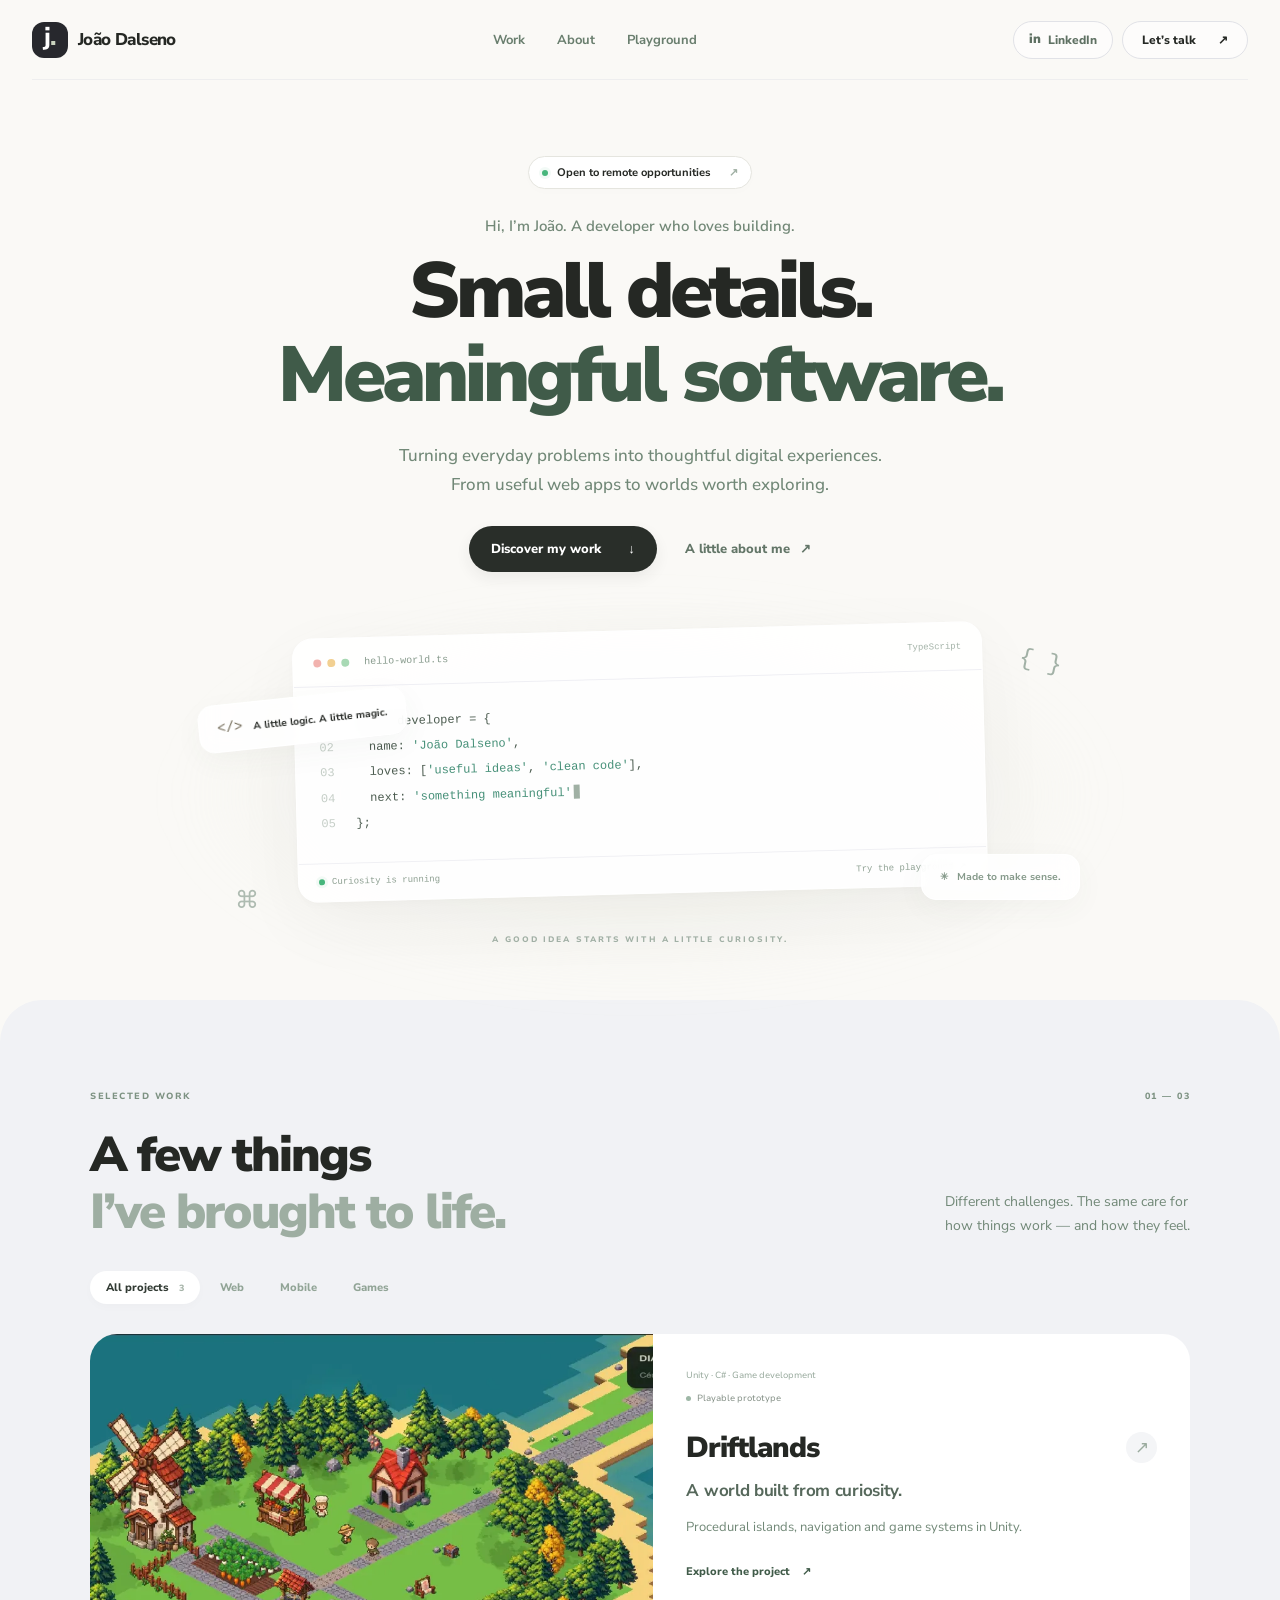
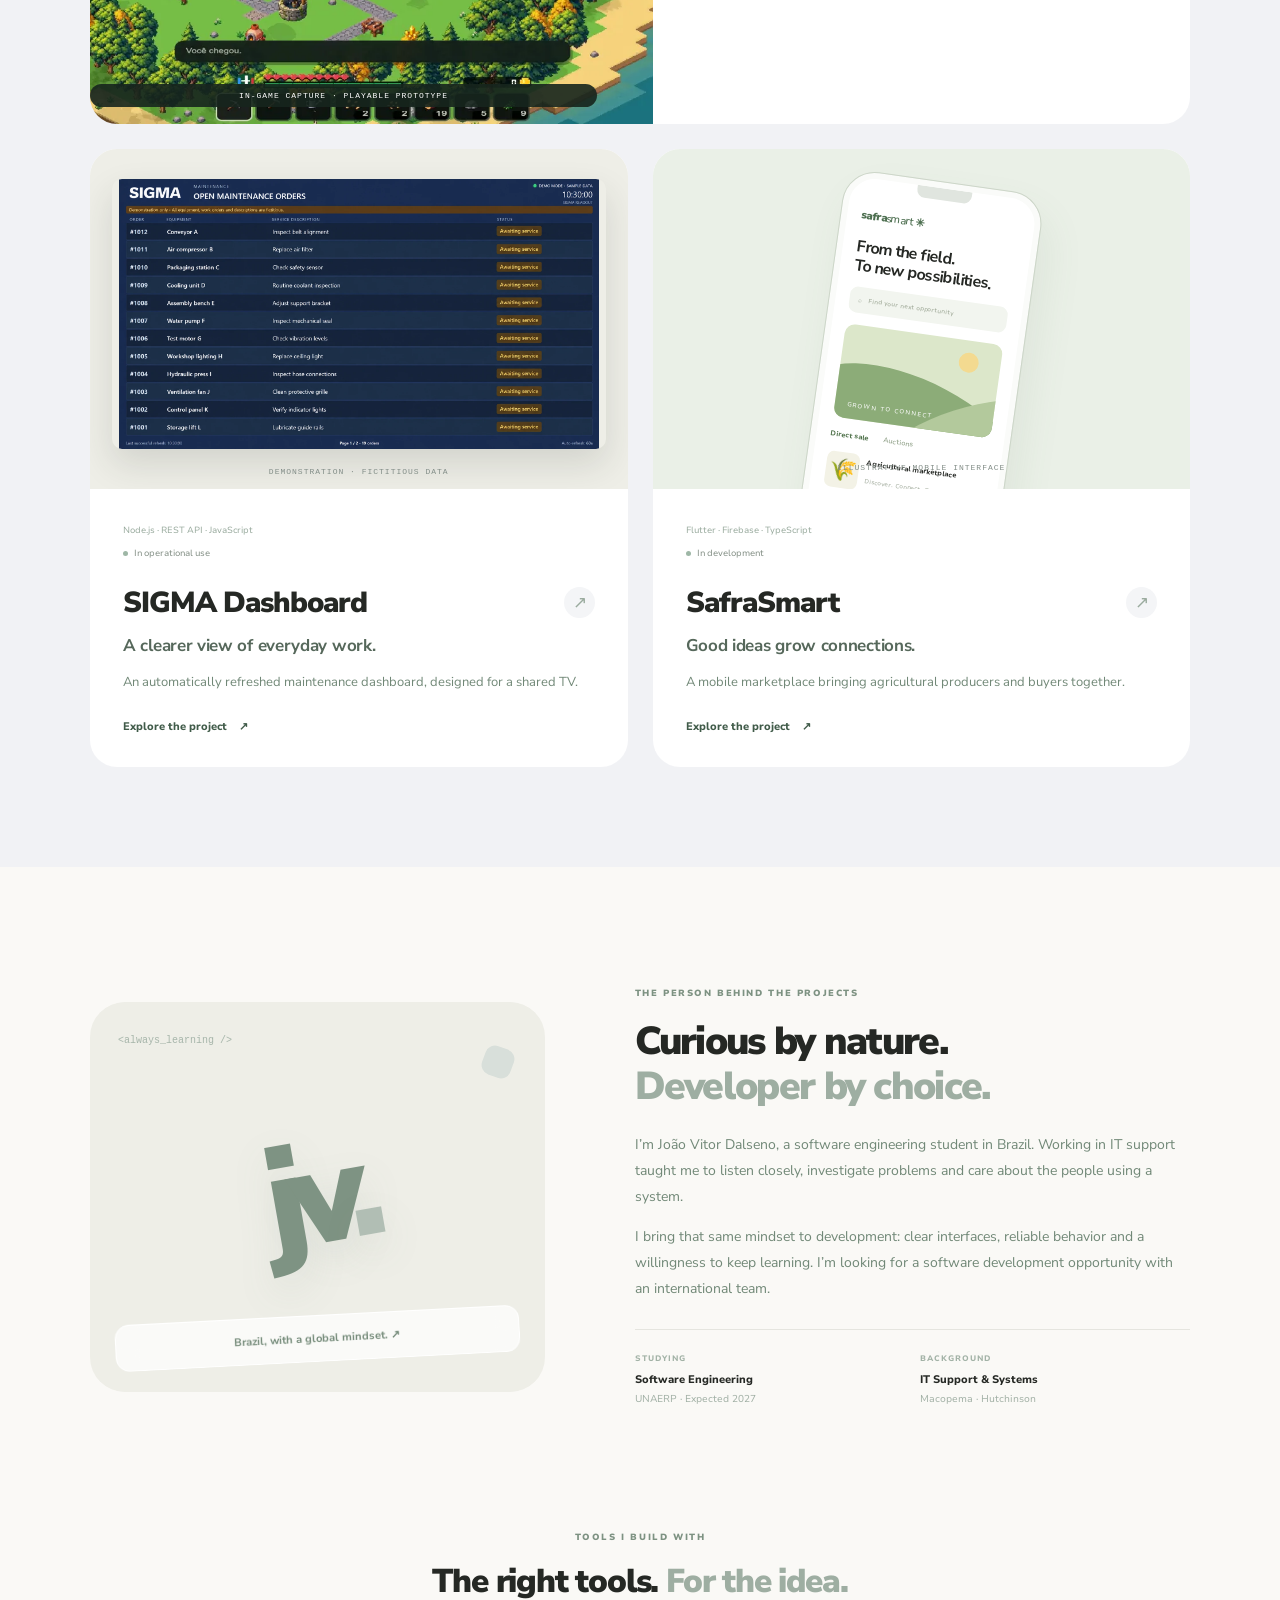
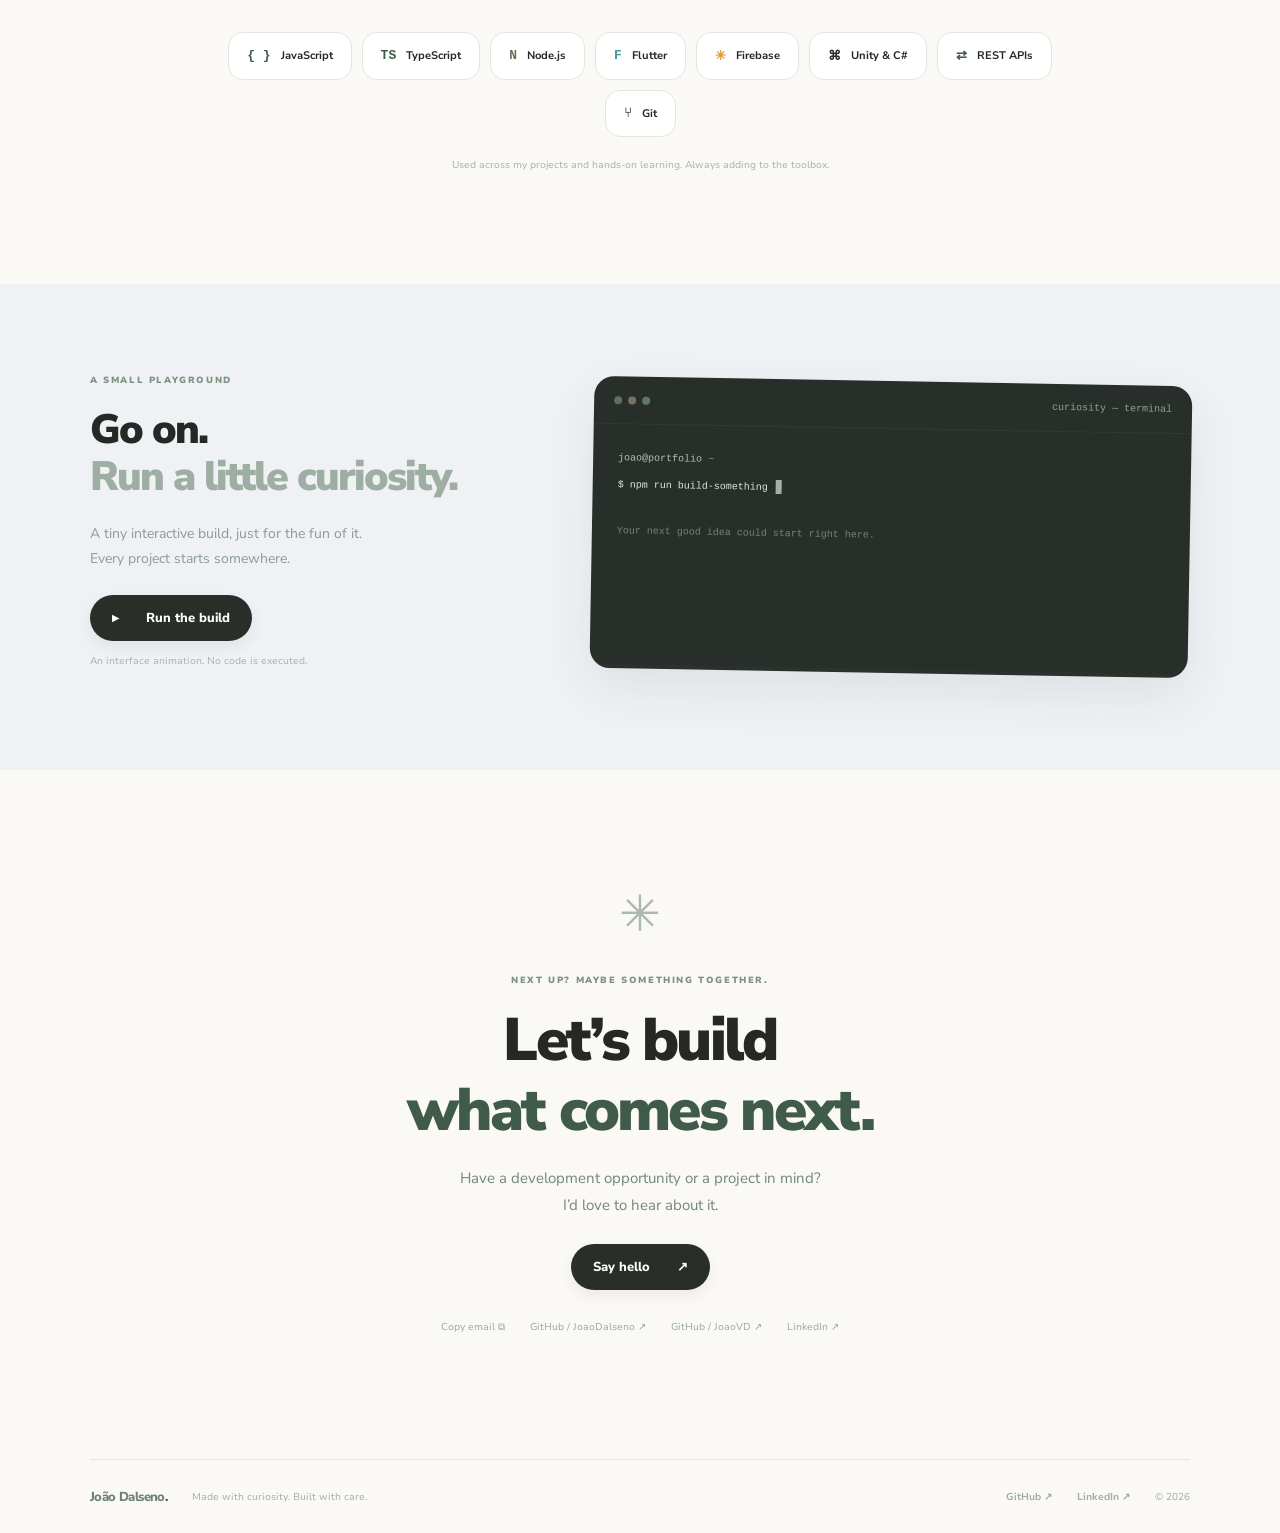
==== commit 9793ced3: "feat: showcase actual Driftlands screenshots and gameplay gallery" ====
--- a/index.html
+++ b/index.html
@@ -1,7 +1,7 @@
 <!DOCTYPE html>
 
 <html lang="en"><head><meta charset="utf-8"/><meta content="width=device-width,initial-scale=1" name="viewport"/><title>João Dalseno — Software Developer</title><meta content="Thoughtful software, useful ideas and a little curiosity. Explore João Dalseno’s web, mobile and game development projects." name="description"/><meta content="#fafafa" name="theme-color"/><meta content="João Dalseno — Software Developer" property="og:title"/><meta content="Thoughtful software, useful ideas and a little curiosity. Explore João Dalseno’s web, mobile and game development projects." property="og:description"/><link href="https://joaovd.github.io/" rel="canonical"/><link href="/assets/favicon.svg" rel="icon" type="image/svg+xml"/><link href="https://fonts.googleapis.com" rel="preconnect"/><link crossorigin="" href="https://fonts.gstatic.com" rel="preconnect"/><link href="https://fonts.googleapis.com/css2?family=Nunito+Sans:wght@400;500;600;700;800;900&amp;display=swap" rel="stylesheet"/><link href="/assets/css/styles.css" rel="stylesheet"/><script defer="" src="/assets/js/main.js"></script></head><body><a class="skip" href="#main">Skip to content</a><header class="nav"><a aria-label="João Dalseno home" class="brand" href="/"><span class="brand-icon">j<span>.</span></span><span>João Dalseno</span></a><nav aria-label="Main navigation"><a href="/#work">Work</a><a href="/#about">About</a><a href="/#playground">Playground</a></nav><div class="nav-actions"><a aria-label="View João Dalseno on LinkedIn (opens in a new tab)" class="nav-linkedin" href="https://www.linkedin.com/in/jo%C3%A3o-vitor-rodrigues-dalseno-0a188417a/" rel="noopener noreferrer" target="_blank"><span aria-hidden="true" class="linkedin-icon">in</span><span class="linkedin-label">LinkedIn</span></a><a class="nav-contact" href="mailto:joaovitordalseno@gmail.com">Let’s talk <span>↗</span></a></div></header><main id="main"><section class="hero wrap"><div class="availability"><i></i> Open to remote opportunities <span>↗</span></div><p class="intro">Hi, I’m João. A developer who loves building.</p><h1>Small details.<br/><span class="gradient-text">Meaningful software.</span></h1><p class="hero-copy">Turning everyday problems into thoughtful digital experiences.<br class="desktop-break"/> From useful web apps to worlds worth exploring.</p><div class="hero-actions"><a class="button primary" href="#work">Discover my work <span>↓</span></a><a class="text-link" href="#about">A little about me <span>↗</span></a></div><div aria-label="Interactive code illustration" class="hero-stage"><span aria-hidden="true" class="floating-chip chip-one"><span class="purple">&lt;/&gt;</span> A little logic. A little magic.</span><span aria-hidden="true" class="floating-chip chip-two">✳   Made to make sense.</span><div aria-hidden="true" class="code-orbit orbit-one">{ }</div><div aria-hidden="true" class="code-orbit orbit-two">⌘</div><div class="code-window"><div class="window-bar"><div class="dots"><i></i><i></i><i></i></div><span>hello-world.ts</span><span class="window-language">TypeScript</span></div><div class="window-code"><div><span class="line-number">01</span><span class="syntax-purple">const</span> developer = {</div><div><span class="line-number">02</span>  name: <span class="syntax-green">'João Dalseno'</span>,</div><div><span class="line-number">03</span>  loves: [<span class="syntax-green">'useful ideas'</span>, <span class="syntax-green">'clean code'</span>],</div><div><span class="line-number">04</span>  next: <span class="syntax-green" id="typing-text">'something meaningful'</span><span class="caret"></span></div><div><span class="line-number">05</span>};</div></div><div class="window-bottom"><span><i></i> Curiosity is running</span><a href="#playground">Try the playground <span>↗</span></a></div></div><span class="stage-caption">A GOOD IDEA STARTS WITH A LITTLE CURIOSITY.</span></div></section>
-<section class="work-section" id="work"><div class="wrap"><div class="section-label reveal"><span>SELECTED WORK</span><span>01 — 03</span></div><div class="section-heading reveal"><h2>A few things<br/><span>I’ve brought to life.</span></h2><p>Different challenges. The same care for<br class="desktop-break"/> how things work — and how they feel.</p></div><div aria-label="Filter projects" class="filters reveal" role="group"><button aria-pressed="true" class="active" data-filter="all">All projects <span>3</span></button><button aria-pressed="false" data-filter="web">Web</button><button aria-pressed="false" data-filter="mobile">Mobile</button><button aria-pressed="false" data-filter="games">Games</button></div><p class="sr-only" id="filter-status" role="status">Showing all 3 projects</p><div class="projects"><article class="project reveal driftlands" data-category="games"><a aria-label="Explore Brisa" class="project-link" href="projects/driftlands.html"><div class="project-visual"><div class="island-visual"><svg aria-hidden="true" class="driftlands-scene" focusable="false" viewbox="0 0 520 285"><defs><lineargradient id="waterbig" x1="0" x2="1" y1="0" y2="1"><stop stop-color="#163a4a"></stop><stop offset="1" stop-color="#10202f"></stop></lineargradient><lineargradient id="grassbig" x1="0" x2="1" y1="0" y2="1"><stop stop-color="#b8cf83"></stop><stop offset="1" stop-color="#5c906e"></stop></lineargradient></defs><path d="M0 0H520V285H0Z" fill="url(#waterbig)"></path><g transform="translate(90,52)"><path d="M24 122 174 38 327 125 177 211Z" fill="#203e35" stroke="#326c5c" stroke-width="4"></path><path d="M24 112 174 28 327 115 177 201Z" fill="url(#grassbig)" stroke="#c6dda3" stroke-width="4"></path><path d="M43 112 174 42 308 117 176 188Z" fill="#7ea67b" opacity=".45"></path><g fill="#244e41" stroke="#bde09b" stroke-width="1.5"><path d="M82 101 101 58 122 101Z"></path><path d="M114 120 132 76 153 120Z"></path><path d="M210 108 227 62 247 108Z"></path><path d="M244 136 260 97 279 136Z"></path></g><path d="M153 122 171 111 188 121 171 132Z" fill="#f4db94"></path><path d="M162 109 171 94 180 109 171 116Z" fill="#e8bd78"></path><path d="M300 140 360 173" stroke="#d7a97d" stroke-width="11"></path></g><circle cx="432" cy="58" fill="#f5d2a3" opacity=".8" r="19"></circle></svg></div><span class="art-caption">ISLAND STUDY · ILLUSTRATION</span><span class="world-seed">seed: 042 <i></i></span></div><div class="project-content"><div class="project-meta"><span>Unity · C# · Game development</span><span class="project-status">Playable prototype</span></div><h3>Brisa<span class="circle-arrow">↗</span></h3><p class="project-tagline">A world built from curiosity.</p><p>Procedural islands, navigation and game systems in Unity.</p><span class="read-case">Explore the project <span>↗</span></span></div></a></article><article class="project reveal sigma" data-category="web"><a aria-label="Explore SIGMA Dashboard" class="project-link" href="projects/sigma.html"><div class="project-visual sigma-card-preview"><img alt="SIGMA maintenance dashboard showing fictitious work orders and sample equipment." decoding="async" height="940" loading="lazy" src="/assets/images/sigma-dashboard-demo.webp" width="1672"/><span class="art-caption">DEMONSTRATION · FICTITIOUS DATA</span></div><div class="project-content"><div class="project-meta"><span>Node.js · REST API · JavaScript</span><span class="project-status">In operational use</span></div><h3>SIGMA Dashboard<span class="circle-arrow">↗</span></h3><p class="project-tagline">A clearer view of everyday work.</p><p>An automatically refreshed maintenance dashboard, designed for a shared TV.</p><span class="read-case">Explore the project <span>↗</span></span></div></a></article><article class="project reveal safrasmart" data-category="mobile"><a aria-label="Explore SafraSmart" class="project-link" href="projects/safrasmart.html"><div class="project-visual"><div class="phone"><div class="phone-camera"></div><div class="phone-app"><div class="phone-brand">safra<span>smart</span> ✳</div><h4>From the field.<br/>To new possibilities.</h4><div class="phone-search">⌕   Find your next opportunity</div><div class="crop-art"><div class="sun"></div><div class="field field-a"></div><div class="field field-b"></div><span>GROWN TO CONNECT</span></div><div class="phone-tabs"><b>Direct sale</b><span>Auctions</span></div><div class="phone-product"><span>🌾</span><div><strong>Agricultural marketplace</strong><small>Discover. Connect. Grow.</small></div></div></div></div><span class="art-caption">ILLUSTRATIVE MOBILE INTERFACE</span></div><div class="project-content"><div class="project-meta"><span>Flutter · Firebase · TypeScript</span><span class="project-status">In development</span></div><h3>SafraSmart<span class="circle-arrow">↗</span></h3><p class="project-tagline">Good ideas grow connections.</p><p>A mobile marketplace bringing agricultural producers and buyers together.</p><span class="read-case">Explore the project <span>↗</span></span></div></a></article></div></div></section>
+<section class="work-section" id="work"><div class="wrap"><div class="section-label reveal"><span>SELECTED WORK</span><span>01 — 03</span></div><div class="section-heading reveal"><h2>A few things<br/><span>I’ve brought to life.</span></h2><p>Different challenges. The same care for<br class="desktop-break"/> how things work — and how they feel.</p></div><div aria-label="Filter projects" class="filters reveal" role="group"><button aria-pressed="true" class="active" data-filter="all">All projects <span>3</span></button><button aria-pressed="false" data-filter="web">Web</button><button aria-pressed="false" data-filter="mobile">Mobile</button><button aria-pressed="false" data-filter="games">Games</button></div><p class="sr-only" id="filter-status" role="status">Showing all 3 projects</p><div class="projects"><article class="project reveal driftlands" data-category="games"><a aria-label="Explore Driftlands" class="project-link" href="projects/driftlands.html"><div class="project-visual"><img class="driftlands-card-image" src="/assets/media/driftlands/daytime.webp" width="1440" height="621" alt="Driftlands gameplay: an island village with a windmill, crops and player HUD." loading="lazy" decoding="async"/><span class="art-caption">IN-GAME CAPTURE · PLAYABLE PROTOTYPE</span></div><div class="project-content"><div class="project-meta"><span>Unity · C# · Game development</span><span class="project-status">Playable prototype</span></div><h3>Driftlands<span class="circle-arrow">↗</span></h3><p class="project-tagline">A world built from curiosity.</p><p>Procedural islands, navigation and game systems in Unity.</p><span class="read-case">Explore the project <span>↗</span></span></div></a></article><article class="project reveal sigma" data-category="web"><a aria-label="Explore SIGMA Dashboard" class="project-link" href="projects/sigma.html"><div class="project-visual sigma-card-preview"><img alt="SIGMA maintenance dashboard showing fictitious work orders and sample equipment." decoding="async" height="940" loading="lazy" src="/assets/images/sigma-dashboard-demo.webp" width="1672"/><span class="art-caption">DEMONSTRATION · FICTITIOUS DATA</span></div><div class="project-content"><div class="project-meta"><span>Node.js · REST API · JavaScript</span><span class="project-status">In operational use</span></div><h3>SIGMA Dashboard<span class="circle-arrow">↗</span></h3><p class="project-tagline">A clearer view of everyday work.</p><p>An automatically refreshed maintenance dashboard, designed for a shared TV.</p><span class="read-case">Explore the project <span>↗</span></span></div></a></article><article class="project reveal safrasmart" data-category="mobile"><a aria-label="Explore SafraSmart" class="project-link" href="projects/safrasmart.html"><div class="project-visual"><div class="phone"><div class="phone-camera"></div><div class="phone-app"><div class="phone-brand">safra<span>smart</span> ✳</div><h4>From the field.<br/>To new possibilities.</h4><div class="phone-search">⌕   Find your next opportunity</div><div class="crop-art"><div class="sun"></div><div class="field field-a"></div><div class="field field-b"></div><span>GROWN TO CONNECT</span></div><div class="phone-tabs"><b>Direct sale</b><span>Auctions</span></div><div class="phone-product"><span>🌾</span><div><strong>Agricultural marketplace</strong><small>Discover. Connect. Grow.</small></div></div></div></div><span class="art-caption">ILLUSTRATIVE MOBILE INTERFACE</span></div><div class="project-content"><div class="project-meta"><span>Flutter · Firebase · TypeScript</span><span class="project-status">In development</span></div><h3>SafraSmart<span class="circle-arrow">↗</span></h3><p class="project-tagline">Good ideas grow connections.</p><p>A mobile marketplace bringing agricultural producers and buyers together.</p><span class="read-case">Explore the project <span>↗</span></span></div></a></article></div></div></section>
 <section class="about wrap" id="about"><div aria-hidden="true" class="about-portrait reveal"><div class="avatar-monogram">jv<span>.</span></div><span class="portrait-chip">Brazil, with a global mindset. ↗</span><span class="portrait-code">&lt;always_learning /&gt;</span><div class="portrait-dot"></div></div><div class="about-copy reveal"><p class="eyebrow">THE PERSON BEHIND THE PROJECTS</p><h2>Curious by nature.<br/><span>Developer by choice.</span></h2><p>I’m João Vitor Dalseno, a software engineering student in Brazil. Working in IT support taught me to listen closely, investigate problems and care about the people using a system.</p><p>I bring that same mindset to development: clear interfaces, reliable behavior and a willingness to keep learning. I’m looking for a software development opportunity with an international team.</p><div class="about-facts"><div><span>STUDYING</span><strong>Software Engineering</strong><small>UNAERP · Expected 2027</small></div><div><span>BACKGROUND</span><strong>IT Support &amp; Systems</strong><small>Macopema · Hutchinson</small></div></div></div></section>
 <section class="toolbox wrap reveal"><p class="eyebrow">TOOLS I BUILD WITH</p><h2>The right tools.<span> For the idea.</span></h2><div class="tech-list"><span><b class="blue">{ }</b> JavaScript</span><span><b class="blue">TS</b> TypeScript</span><span><b class="purple">N</b> Node.js</span><span><b class="teal">F</b> Flutter</span><span><b class="amber">✳</b> Firebase</span><span><b>⌘</b> Unity &amp; C#</span><span><b class="blue">⇄</b> REST APIs</span><span><b class="purple">⑂</b> Git</span></div><p class="fine-print">Used across my projects and hands-on learning. Always adding to the toolbox.</p></section>
 <section class="playground-section" id="playground"><div class="wrap playground-layout"><div class="reveal"><p class="eyebrow">A SMALL PLAYGROUND</p><h2>Go on.<br/><span>Run a little curiosity.</span></h2><p>A tiny interactive build, just for the fun of it.<br/>Every project starts somewhere.</p><button class="button primary" id="run-build"><span class="play-icon">▶</span> Run the build</button><p class="fine-print">An interface animation. No code is executed.</p></div><div class="terminal reveal"><div class="terminal-bar"><div class="dots"><i></i><i></i><i></i></div><span>curiosity — terminal</span></div><div aria-live="polite" class="terminal-content" id="terminal-output" role="log"><p><span class="syntax-green">joao@portfolio</span> <span class="muted">~</span></p><p>$ npm run build-something <span class="caret"></span></p><p class="terminal-hint">Your next good idea could start right here.</p></div><div class="build-progress"><span id="build-progress"></span></div></div></div></section>
--- a/assets/css/styles.css
+++ b/assets/css/styles.css
@@ -1,16 +1,22 @@
-:root{--bg:#fafafa;--ink:#202125;--muted:#777a83;--blue:#2878ed;--purple:#9365d8;--line:#e8e9ed;--font:'Nunito Sans',ui-rounded,-apple-system,BlinkMacSystemFont,'Segoe UI',sans-serif;--mono:ui-monospace,SFMono-Regular,Consolas,monospace}*{box-sizing:border-box}html{scroll-behavior:smooth;scroll-padding-top:100px}body{margin:0;background:var(--bg);color:var(--ink);font-family:var(--font);-webkit-font-smoothing:antialiased;overflow-x:clip}a{color:inherit;text-decoration:none}button{font:inherit;cursor:pointer}button,a{-webkit-tap-highlight-color:transparent}button{color:inherit}button:focus-visible,a:focus-visible{outline:3px solid #6b9fff;outline-offset:6px}::selection{background:#d9e9ff}img,svg{max-width:100%}.wrap{max-width:1100px;width:calc(100% - 80px);margin:auto}.blue{color:var(--blue)}.purple{color:var(--purple)}.teal{color:#409b9a}.amber{color:#d99a35}.muted{color:#9294a0}.skip{position:fixed;left:20px;top:-80px;background:white;padding:15px;z-index:100}.skip:focus{top:10px}.sr-only{position:absolute;width:1px;height:1px;overflow:hidden;clip:rect(0,0,0,0)}.nav{height:80px;max-width:1260px;width:calc(100% - 64px);margin:auto;display:flex;align-items:center;justify-content:space-between;gap:25px;position:relative;z-index:20;border-bottom:1px solid #eeeeef}.brand{font-size:17px;letter-spacing:-.6px;font-weight:800;display:flex;gap:10px;align-items:center}.brand-icon{background:#27282d;color:white;font-size:25px;border-radius:12px;display:grid;place-items:center;width:36px;height:36px;line-height:1;display:block;text-align:center;padding-top:3px}.brand-icon span{color:#9fbefb}.nav nav{display:flex;gap:32px;font-size:13px;font-weight:700;color:#6f7078}.nav nav a{transition:color .2s}.nav nav a:hover{color:var(--blue)}.nav-contact{border:1px solid #e1e2e7;border-radius:30px;padding:10px 19px;font-size:12px;font-weight:800;background:#fff9;display:flex;gap:22px}.hero{text-align:center;padding-top:76px}.availability{display:inline-flex;align-items:center;gap:9px;background:#fff;border:1px solid var(--line);border-radius:30px;font-size:11px;padding:8px 13px;font-weight:700;box-shadow:0 3px 10px #20233303}.availability i,.window-bottom i{width:6px;height:6px;background:#47b67c;border-radius:50%;box-shadow:0 0 0 3px #47b67c12}.availability span{color:#a1a4ad;margin-left:9px}.intro{font-size:15px;margin:27px 0 14px;color:#777a83;font-weight:600}h1,h2,h3,h4,p{margin-top:0}h1{font-size:clamp(48px,6.1vw,80px);letter-spacing:-4px;line-height:1.08;font-weight:900;margin-bottom:23px}.gradient-text{background:linear-gradient(105deg,#236be2 10%,#5576e1 52%,#a275d2 95%);background-clip:text;-webkit-background-clip:text;color:transparent}.hero-copy{color:var(--muted);font-size:17px;line-height:1.7;font-weight:500;margin-bottom:27px}.hero-actions{display:flex;justify-content:center;align-items:center;gap:28px}.button{display:inline-flex;align-items:center;justify-content:center;gap:27px;min-height:46px;border:0;border-radius:30px;padding:13px 22px;font-size:13px;font-weight:800;transition:transform .25s,box-shadow .25s,background .25s}.button:hover{transform:translateY(-3px)}.primary{background:var(--blue);color:#fff;box-shadow:0 6px 15px #2878ed1c}.primary:hover{background:#1a66d2;box-shadow:0 8px 22px #2878ed35}.secondary{background:#eaf2ff;color:#236bd7}.text-link{font-size:13px;font-weight:800;display:flex;gap:10px;color:#656a74}.hero-stage{position:relative;margin:58px auto 0;max-width:860px;min-height:370px;padding:0 85px 47px;perspective:1000px}.hero-stage:before{content:'';position:absolute;inset:-30px -50px 10px;background:radial-gradient(ellipse at 40% 40%,#dbeaff88,transparent 63%),radial-gradient(ellipse at 70% 70%,#eadbff88,transparent 60%);filter:blur(25px);z-index:-1}.code-window{position:relative;z-index:2;transform:rotate(-1.5deg);text-align:left;border:1px solid #fff;border-radius:20px;background:#fffffff0;box-shadow:0 22px 70px #37384d0c,0 3px 8px #37384d05;overflow:hidden;transition:transform .5s}.code-window:hover{transform:rotate(0) translateY(-3px)}.window-bar,.terminal-bar{height:48px;display:flex;align-items:center;gap:15px;border-bottom:1px solid #efeff4;padding:0 20px;color:#8a8d97;font:10px var(--mono)}.dots{display:flex;gap:6px}.dots i{display:block;width:8px;height:8px;border-radius:50%;background:#f2b3ae}.dots i:nth-child(2){background:#f2d091}.dots i:nth-child(3){background:#a8d9b4}.window-language{margin-left:auto;font-size:9px;color:#a5a8b2}.window-code{font:12px/2.1 var(--mono);padding:24px 24px 26px;color:#484d60;white-space:nowrap;overflow:auto}.line-number{color:#c2c6d1;display:inline-block;width:35px;user-select:none}.syntax-purple{color:#9862cf}.syntax-green{color:#469078}.caret{display:inline-block;width:6px;height:14px;background:#6796e9;vertical-align:middle;margin-left:2px;animation:blink 1s steps(2) infinite}.window-bottom{padding:13px 20px;display:flex;justify-content:space-between;gap:10px;border-top:1px solid #f0f0f4;font:9px var(--mono);color:#8e939e}.window-bottom>span{display:flex;gap:7px;align-items:center}.window-bottom a{color:#6890ca}.floating-chip{position:absolute;z-index:3;border-radius:15px;background:#ffffffd9;border:1px solid #fff;box-shadow:0 9px 30px #3a466c0b;font-size:10px;font-weight:700;padding:15px 18px;backdrop-filter:blur(10px);animation:float 6s ease-in-out infinite;pointer-events:none}.chip-one{left:-12px;top:66px;transform:rotate(-6deg)}.chip-one>span{margin-right:8px;font:14px var(--mono)}.chip-two{right:-10px;bottom:100px;animation-delay:-3s;color:#7485ac}.code-orbit{position:absolute;color:#7d97d6;font:24px var(--mono);animation:float 7s ease-in-out infinite}.orbit-one{right:8px;top:18px;transform:rotate(12deg)}.orbit-two{left:25px;bottom:85px;color:#b299d0}.stage-caption{font-size:8px;letter-spacing:2.1px;position:relative;top:32px;color:#a5a7b0;font-weight:800}.work-section{padding:90px 0 100px;background:#f1f2f5;border-radius:42px 42px 0 0}.section-label{display:flex;justify-content:space-between;font-size:9px;letter-spacing:1.5px;color:#969aa5;font-weight:800;margin-bottom:25px}.section-heading{display:flex;justify-content:space-between;align-items:end;gap:30px;margin-bottom:28px}h2{font-size:clamp(32px,4vw,49px);letter-spacing:-2px;line-height:1.16;font-weight:900;margin-bottom:20px}h2>span{color:#a0a3ac}.section-heading h2{margin:0}.section-heading>p{font-size:14px;color:#838692;line-height:1.7;margin:0 0 3px}.filters{display:flex;align-items:center;gap:4px;margin:30px 0}.filters button{border:0;background:transparent;padding:9px 16px;border-radius:30px;font-size:11px;font-weight:800;color:#9397a2;transition:background .2s,color .2s}.filters button.active{background:white;color:#30333b;box-shadow:0 3px 10px #22222e05}.filters button span{margin-left:7px;color:#a4a9b4;font-size:9px}.projects{display:grid;grid-template-columns:1fr 1fr;gap:25px}.project{border-radius:27px;background:white;overflow:hidden;transition:transform .4s,box-shadow .4s}.project:hover{transform:translateY(-6px);box-shadow:0 22px 45px #37384d0a}.project.driftlands{grid-column:1/-1}.project-link{display:block;height:100%}.project.driftlands .project-link{display:grid;grid-template-columns:1.05fr 1fr;align-items:stretch}.project-visual{height:340px;position:relative;isolation:isolate;overflow:hidden}.project.driftlands .project-visual{height:100%;min-height:390px;background:#e9eee7}.island-visual{position:absolute;inset:12% 1%;display:grid;place-items:center;transition:transform .7s}.project:hover .island-visual{transform:translateY(-8px) rotate(-2deg)}.island-visual svg{width:100%;border-radius:30px;filter:drop-shadow(0 15px 15px #3e654a1a)}.island-visual svg>path:first-of-type{fill:transparent}.art-caption{position:absolute;bottom:17px;left:0;right:0;text-align:center;color:#838e88;font:8px var(--mono);letter-spacing:1px}.world-seed{position:absolute;top:25px;left:26px;font:9px var(--mono);color:#8e9e92;border-radius:20px;padding:7px 11px;background:#ffffff7a;display:flex;gap:11px;align-items:center}.world-seed i{height:5px;width:5px;background:#83a78d;border-radius:50%}.project-content{padding:33px}.project-meta{font-size:9px;color:#989da8;line-height:1.8;margin-bottom:22px}.project-status{display:block;font-size:9px;color:#818d83;margin-top:7px}.project-status:before{content:'';display:inline-block;width:5px;height:5px;background:#9eb7a6;border-radius:50%;margin-right:6px}h3{font-size:29px;letter-spacing:-1px;font-weight:900;display:flex;justify-content:space-between;align-items:center;margin-bottom:12px}.circle-arrow{height:31px;width:31px;border-radius:50%;background:#f4f5f7;display:grid;place-items:center;font-size:17px;color:#9b9eaa;font-weight:400;transition:background .3s,color .3s}.project:hover .circle-arrow{background:#e8f0ff;color:#2878ed}.project-content p{font-size:13px;line-height:1.8;color:#898d98;margin-bottom:20px}.project-content .project-tagline{font-size:17px;line-height:1.4;color:#565b68;font-weight:700;letter-spacing:-.3px;margin-bottom:13px}.read-case{font-size:11px;font-weight:800;color:var(--blue);display:flex;gap:12px;align-items:center;margin-top:24px}.sigma .project-visual{background:#e8edf5}.dashboard-visual{position:absolute;top:43px;left:8%;right:8%;background:#fff;border-radius:12px;box-shadow:0 20px 35px #7890b31a;padding:19px;transform:rotate(-4deg);transition:transform .6s;color:#4c5565}.project:hover .dashboard-visual{transform:rotate(0) translateY(-5px)}.dash-top{display:flex;justify-content:space-between;font-size:7px;letter-spacing:1px;color:#99a2b1;gap:10px}.dash-top i{display:inline-block;width:4px;height:4px;background:#639be5;margin-right:3px;border-radius:50%}.dashboard-visual h4{font-size:21px;letter-spacing:-.8px;margin:17px 0}.dash-cols,.dash-row{display:grid;grid-template-columns:.55fr 1.1fr .8fr;gap:7px;align-items:center}.dash-cols{font-size:6px;letter-spacing:1px;color:#a4aab6;padding-bottom:9px;border-bottom:1px solid #eff1f4}.dash-row{padding:12px 0;border-bottom:1px solid #f2f3f5;font-size:8px}.dash-row>span{color:#a7afbe}.dash-row strong{font-weight:700;font-size:8px}.dash-row b{font-size:6px;border-radius:20px;padding:5px 7px;background:#e7f2ff;color:#6a9cdb;font-weight:700;justify-self:start;white-space:nowrap}.dash-row b.waiting{color:#ab9b6a;background:#f8f3e7}.dash-bottom{font-size:7px;color:#a4abba;padding-top:12px;display:flex;justify-content:space-between}.safrasmart .project-visual{background:#eaf0e7}.phone{position:absolute;width:199px;height:360px;border:6px solid #fafbf9;outline:1px solid #cdd6c9;background:white;border-radius:32px;left:50%;top:32px;transform:translateX(-50%) rotate(8deg);box-shadow:10px 20px 40px #5c7a5c17;overflow:hidden;transition:transform .6s}.project:hover .phone{transform:translateX(-50%) rotate(3deg) translateY(-8px)}.phone-camera{width:55px;height:12px;background:#e0e5df;border-radius:0 0 8px 8px;margin:auto}.phone-app{padding:18px 14px}.phone-brand{font-size:11px;color:#4d6f50;font-weight:900;letter-spacing:-.5px}.phone-brand>span{font-weight:500}.phone-app h4{font-size:16px;line-height:1.2;letter-spacing:-.6px;margin:15px 0 11px}.phone-search{font-size:6px;color:#99a391;border-radius:8px;background:#f2f5ef;padding:9px}.crop-art{position:relative;overflow:hidden;height:94px;background:#dce7ca;margin:12px 0;border-radius:10px}.sun{position:absolute;top:12px;right:22px;width:20px;height:20px;background:#f3da90;border-radius:50%}.field{position:absolute;width:260px;height:130px;border-radius:50%}.field-a{background:#8cac78;top:48px;left:-44px;transform:rotate(20deg)}.field-b{background:#b3c99c;top:58px;left:34px;transform:rotate(-20deg)}.crop-art>span{font-size:6px;position:absolute;bottom:10px;left:12px;letter-spacing:1px;color:#fff}.phone-tabs{font-size:7px;display:flex;gap:15px;color:#899b81}.phone-tabs b{color:#496d44}.phone-product{display:flex;gap:7px;align-items:center;margin-top:13px}.phone-product>span{font-size:22px;background:#f3f2e6;border-radius:7px;padding:3px}.phone-product strong{font-size:7px;display:block}.phone-product small{font-size:6px;color:#a0aa9b}.about{display:grid;grid-template-columns:.9fr 1.1fr;gap:90px;align-items:center;padding-top:120px;padding-bottom:100px}.about-portrait{height:390px;border-radius:35px;background:linear-gradient(145deg,#edf0f7,#eee9f5);position:relative;display:grid;place-items:center}.avatar-monogram{font-size:140px;letter-spacing:-15px;color:#737b9e;font-weight:900;transform:rotate(-10deg);text-shadow:0 15px 40px #666e9620}.avatar-monogram>span{color:#9fa9d0}.portrait-chip{position:absolute;bottom:30px;left:25px;right:25px;background:#ffffffb3;backdrop-filter:blur(12px);border:1px solid #fff;border-radius:14px;padding:15px;font-size:11px;font-weight:700;color:#747a8c;text-align:center;transform:rotate(-3deg)}.portrait-code{font:10px var(--mono);position:absolute;top:33px;left:28px;color:#a0a4bb}.portrait-dot{position:absolute;right:32px;top:45px;width:30px;height:30px;background:#c8d2ef;border-radius:10px;transform:rotate(20deg)}.eyebrow{color:#969aa6;font-size:9px;font-weight:900;letter-spacing:1.6px;margin-bottom:20px}.about-copy>p:not(.eyebrow){font-size:14px;line-height:1.85;color:#838792}.about-copy h2{font-size:39px;letter-spacing:-1.7px;margin-bottom:23px}.about-facts{display:grid;grid-template-columns:1fr 1fr;gap:15px;border-top:1px solid var(--line);padding-top:23px;margin-top:28px}.about-facts span{font-size:8px;color:#a2a7b2;letter-spacing:1px;display:block;margin-bottom:8px;font-weight:800}.about-facts strong{font-size:11px;font-weight:800;display:block}.about-facts small{display:block;font-size:10px;color:#a0a4af;margin-top:5px}.toolbox{text-align:center;padding:25px 0 100px}.toolbox h2{font-size:33px;letter-spacing:-1.2px}.tech-list{display:flex;flex-wrap:wrap;gap:10px;justify-content:center;max-width:860px;margin:30px auto 20px}.tech-list>span{display:flex;gap:10px;align-items:center;border:1px solid var(--line);border-radius:15px;padding:15px 18px;font-size:11px;font-weight:700;background:white;transition:transform .3s}.tech-list>span:hover{transform:translateY(-5px) rotate(-2deg)}.tech-list b{font:13px var(--mono);font-weight:800}.fine-print{font-size:10px;line-height:1.7;color:#a6a9b2}.playground-section{padding:90px 0;background:#f0f1f5}.playground-layout{display:grid;grid-template-columns:.85fr 1.15fr;gap:60px;align-items:center}.playground-layout h2{font-size:41px}.playground-layout>div>p:not(.eyebrow):not(.fine-print){font-size:14px;line-height:1.8;color:#8b8e9b}.playground-layout .button{margin:10px 0 12px}.play-icon{font-size:9px}.terminal{min-height:292px;background:#252832;border-radius:20px;overflow:hidden;box-shadow:0 20px 50px #25283215;transform:rotate(1deg)}.terminal-bar{border-bottom:1px solid #ffffff0b;color:#9094a5;justify-content:space-between}.terminal .dots i{background:#67606b}.terminal .dots i:nth-child(2){background:#797364}.terminal .dots i:nth-child(3){background:#5f786e}.terminal-content{padding:25px;min-height:240px;font:10px/1.8 var(--mono);color:#dadee9}.terminal-content p{margin:0 0 9px}.terminal-content .syntax-green{color:#a8c8ad}.terminal-hint{color:#6e7488;margin-top:28px!important}.build-progress{height:3px;background:#ffffff04}.build-progress>span{display:block;background:#7ea6f4;width:0;height:100%;transition:width .6s ease}.build-success{color:#b9d5b6}.contact{text-align:center;padding-top:110px;padding-bottom:90px}.contact-symbol{font-size:50px;color:#8ca4d9;display:inline-block;margin-bottom:25px;animation:slow-spin 30s linear infinite}.contact h2{font-size:60px;letter-spacing:-2.7px}.contact>p:not(.eyebrow):not(.copy-status){font-size:15px;color:#9296a1;line-height:1.8;margin-bottom:25px}.contact-links{display:flex;justify-content:center;gap:25px;margin-top:30px;font-size:10px;color:#989ca8}.contact-links button{background:none;border:0;padding:0;color:inherit;font-size:10px}.contact-links a:hover,.contact-links button:hover{color:var(--blue)}.copy-status{min-height:20px;font-size:11px;color:var(--blue);margin:15px 0 0}footer{display:flex;gap:25px;align-items:center;padding:28px 0;border-top:1px solid var(--line);font-size:10px;color:#a0a4ad}footer .brand{font-size:13px;color:#6f7480;gap:0}footer p{margin:0 auto 0 0}footer>a:not(.brand){font-weight:700}.reveal{transition:opacity .8s ease,translate .8s cubic-bezier(.2,.65,.3,1)}.js-motion .reveal:not(.visible){opacity:0;translate:0 22px}.project[hidden]{display:none!important}.case-main{max-width:940px;padding-top:42px}.back-link{font-size:12px;font-weight:800;color:#9aa0af;display:inline-block;margin-bottom:65px}.case-heading{text-align:center;margin-bottom:45px}.case-heading h1{font-size:70px;letter-spacing:-3px}.case-tagline{font-size:24px;color:#898f9e;font-weight:700;letter-spacing:-.5px}.case-description{max-width:540px;margin:0 auto 24px;font-size:15px;line-height:1.8;color:#8c93a1}.case-stack{display:flex;flex-wrap:wrap;gap:8px;justify-content:center}.case-stack>span{font-size:10px;padding:8px 13px;border-radius:20px;border:1px solid var(--line);color:#949baa;background:white}.case-cover{border-radius:30px;overflow:hidden;background:#e9eee7}.case-cover .project-visual{height:440px}.case-cover .island-visual{inset:0 20%}.case-cover.sigma .dashboard-visual{max-width:550px;margin:auto;top:55px;padding:30px}.case-cover.sigma .dashboard-visual h4{font-size:32px}.case-cover.sigma .dash-row{padding:18px 0}.case-cover.sigma .dash-row strong{font-size:11px}.case-cover.sigma .dash-top{font-size:9px}.case-cover.safrasmart .phone{top:35px;width:225px;height:410px}.case-block{padding:58px 0;border-bottom:1px solid var(--line)}.case-block>h2{font-size:32px;letter-spacing:-1px;margin-bottom:25px}.case-prose{color:#7f8796;line-height:1.9;font-size:15px}.case-prose p{margin-bottom:20px}.case-highlight{background:#edf2fa;padding:25px;border-radius:18px;font-size:13px;margin:22px 0}.case-list{list-style:none;padding:0;display:grid;grid-template-columns:1fr 1fr;gap:25px}.case-list li strong{display:block;color:#596576;font-size:14px}.case-list li span{font-size:13px}.case-callout{background:#f0f2f7;border-radius:20px;padding:24px;display:flex;gap:20px;font-size:13px}.callout-mark{color:var(--blue)}.case-callout p{margin:0}.code-preview{background:#282d38;border-radius:20px;color:#c0cbdc;overflow:hidden;margin-bottom:25px}.code-preview-header{display:flex;justify-content:space-between;gap:10px;padding:15px 22px;border-bottom:1px solid #ffffff10;font:9px var(--mono);color:#9ba5b7}.code-preview pre{overflow:auto;padding:10px 24px 20px;font:11px/1.9 var(--mono)}.media-placeholder{text-align:center;border:1px dashed #d5dcea;background:#f2f4f9;padding:50px 20px;border-radius:20px;color:#919aac}.media-placeholder>span{color:#8eacd9;font-size:25px}.media-placeholder h3{font-size:20px;display:block;margin-top:20px}.media-placeholder p{font-size:12px}.media-viewer img,.media-viewer video{width:100%;border-radius:20px}.media-viewer p{font-size:12px;color:#8c95a5}.media-thumb{border:1px solid #dbe1ed;background:white;border-radius:20px;padding:10px;margin:10px 5px 0;font-size:11px}.case-end{text-align:center;padding:70px 0 90px}.case-end h2{font-size:40px}.case-end .button{margin-top:15px}@keyframes blink{50%{opacity:0}}@keyframes float{0%,100%{translate:0 0}50%{translate:0 -9px}}@keyframes slow-spin{to{rotate:360deg}}
+:root{--bg:#fafafa;--ink:#202125;--muted:#728877;--blue:#809585;--purple:#96a79a;--line:#e8e9ed;--font:'Nunito Sans',ui-rounded,-apple-system,BlinkMacSystemFont,'Segoe UI',sans-serif;--mono:ui-monospace,SFMono-Regular,Consolas,monospace}*{box-sizing:border-box}html{scroll-behavior:smooth;scroll-padding-top:100px}body{margin:0;background:var(--bg);color:var(--ink);font-family:var(--font);-webkit-font-smoothing:antialiased;overflow-x:clip}a{color:inherit;text-decoration:none}button{font:inherit;cursor:pointer}button,a{-webkit-tap-highlight-color:transparent}button{color:inherit}button:focus-visible,a:focus-visible{outline:3px solid #aebcb2;outline-offset:6px}::selection{background:#eaeeeb}img,svg{max-width:100%}.wrap{max-width:1100px;width:calc(100% - 80px);margin:auto}.blue{color:var(--blue)}.purple{color:var(--purple)}.teal{color:#409b9a}.amber{color:#d99a35}.muted{color:#90a294}.skip{position:fixed;left:20px;top:-80px;background:white;padding:15px;z-index:100}.skip:focus{top:10px}.sr-only{position:absolute;width:1px;height:1px;overflow:hidden;clip:rect(0,0,0,0)}.nav{height:80px;max-width:1260px;width:calc(100% - 64px);margin:auto;display:flex;align-items:center;justify-content:space-between;gap:25px;position:relative;z-index:20;border-bottom:1px solid #eeeeef}.brand{font-size:17px;letter-spacing:-.6px;font-weight:800;display:flex;gap:10px;align-items:center}.brand-icon{background:#27282d;color:white;font-size:25px;border-radius:12px;display:grid;place-items:center;width:36px;height:36px;line-height:1;display:block;text-align:center;padding-top:3px}.brand-icon span{color:#c9d2cb}.nav nav{display:flex;gap:32px;font-size:13px;font-weight:700;color:#697e6e}.nav nav a{transition:color .2s}.nav nav a:hover{color:var(--blue)}.nav-contact{border:1px solid #e1e2e7;border-radius:30px;padding:10px 19px;font-size:12px;font-weight:800;background:#fff9;display:flex;gap:22px}.hero{text-align:center;padding-top:76px}.availability{display:inline-flex;align-items:center;gap:9px;background:#fff;border:1px solid var(--line);border-radius:30px;font-size:11px;padding:8px 13px;font-weight:700;box-shadow:0 3px 10px #262d2803}.availability i,.window-bottom i{width:6px;height:6px;background:#47b67c;border-radius:50%;box-shadow:0 0 0 3px #47b67c12}.availability span{color:#9fafa3;margin-left:9px}.intro{font-size:15px;margin:27px 0 14px;color:#728877;font-weight:600}h1,h2,h3,h4,p{margin-top:0}h1{font-size:clamp(48px,6.1vw,80px);letter-spacing:-4px;line-height:1.08;font-weight:900;margin-bottom:23px}.gradient-text{background:linear-gradient(105deg,#778e7d 10%,#92a497 52%,#9bac9f 95%);background-clip:text;-webkit-background-clip:text;color:transparent}.hero-copy{color:var(--muted);font-size:17px;line-height:1.7;font-weight:500;margin-bottom:27px}.hero-actions{display:flex;justify-content:center;align-items:center;gap:28px}.button{display:inline-flex;align-items:center;justify-content:center;gap:27px;min-height:46px;border:0;border-radius:30px;padding:13px 22px;font-size:13px;font-weight:800;transition:transform .25s,box-shadow .25s,background .25s}.button:hover{transform:translateY(-3px)}.primary{background:var(--blue);color:#fff;box-shadow:0 6px 15px #8095851c}.primary:hover{background:#6b8171;box-shadow:0 8px 22px #80958535}.secondary{background:#f4f5f4;color:#728877}.text-link{font-size:13px;font-weight:800;display:flex;gap:10px;color:#637668}.hero-stage{position:relative;margin:58px auto 0;max-width:860px;min-height:370px;padding:0 85px 47px;perspective:1000px}.hero-stage:before{content:'';position:absolute;inset:-30px -50px 10px;background:radial-gradient(ellipse at 40% 40%,#ebefec88,transparent 63%),radial-gradient(ellipse at 70% 70%,#ebefec88,transparent 60%);filter:blur(25px);z-index:-1}.code-window{position:relative;z-index:2;transform:rotate(-1.5deg);text-align:left;border:1px solid #fff;border-radius:20px;background:#fffffff0;box-shadow:0 22px 70px #3c483f0c,0 3px 8px #3c483f05;overflow:hidden;transition:transform .5s}.code-window:hover{transform:rotate(0) translateY(-3px)}.window-bar,.terminal-bar{height:48px;display:flex;align-items:center;gap:15px;border-bottom:1px solid #efeff4;padding:0 20px;color:#879a8c;font:10px var(--mono)}.dots{display:flex;gap:6px}.dots i{display:block;width:8px;height:8px;border-radius:50%;background:#f2b3ae}.dots i:nth-child(2){background:#f2d091}.dots i:nth-child(3){background:#a8d9b4}.window-language{margin-left:auto;font-size:9px;color:#a4b3a8}.window-code{font:12px/2.1 var(--mono);padding:24px 24px 26px;color:#4c5c50;white-space:nowrap;overflow:auto}.line-number{color:#c5cec7;display:inline-block;width:35px;user-select:none}.syntax-purple{color:#8fa294}.syntax-green{color:#469078}.caret{display:inline-block;width:6px;height:14px;background:#a0b0a4;vertical-align:middle;margin-left:2px;animation:blink 1s steps(2) infinite}.window-bottom{padding:13px 20px;display:flex;justify-content:space-between;gap:10px;border-top:1px solid #f0f0f4;font:9px var(--mono);color:#8d9f91}.window-bottom>span{display:flex;gap:7px;align-items:center}.window-bottom a{color:#90a294}.floating-chip{position:absolute;z-index:3;border-radius:15px;background:#ffffffd9;border:1px solid #fff;box-shadow:0 9px 30px #4c5a4f0b;font-size:10px;font-weight:700;padding:15px 18px;backdrop-filter:blur(10px);animation:float 6s ease-in-out infinite;pointer-events:none}.chip-one{left:-12px;top:66px;transform:rotate(-6deg)}.chip-one>span{margin-right:8px;font:14px var(--mono)}.chip-two{right:-10px;bottom:100px;animation-delay:-3s;color:#869a8b}.code-orbit{position:absolute;color:#a2b1a6;font:24px var(--mono);animation:float 7s ease-in-out infinite}.orbit-one{right:8px;top:18px;transform:rotate(12deg)}.orbit-two{left:25px;bottom:85px;color:#aebbb1}.stage-caption{font-size:8px;letter-spacing:2.1px;position:relative;top:32px;color:#a3b2a7;font-weight:800}.work-section{padding:90px 0 100px;background:#f1f2f5;border-radius:42px 42px 0 0}.section-label{display:flex;justify-content:space-between;font-size:9px;letter-spacing:1.5px;color:#95a699;font-weight:800;margin-bottom:25px}.section-heading{display:flex;justify-content:space-between;align-items:end;gap:30px;margin-bottom:28px}h2{font-size:clamp(32px,4vw,49px);letter-spacing:-2px;line-height:1.16;font-weight:900;margin-bottom:20px}h2>span{color:#9eaea2}.section-heading h2{margin:0}.section-heading>p{font-size:14px;color:#809585;line-height:1.7;margin:0 0 3px}.filters{display:flex;align-items:center;gap:4px;margin:30px 0}.filters button{border:0;background:transparent;padding:9px 16px;border-radius:30px;font-size:11px;font-weight:800;color:#91a496;transition:background .2s,color .2s}.filters button.active{background:white;color:#313a33;box-shadow:0 3px 10px #242c2605}.filters button span{margin-left:7px;color:#a5b3a8;font-size:9px}.projects{display:grid;grid-template-columns:1fr 1fr;gap:25px}.project{border-radius:27px;background:white;overflow:hidden;transition:transform .4s,box-shadow .4s}.project:hover{transform:translateY(-6px);box-shadow:0 22px 45px #3c483f0a}.project.driftlands{grid-column:1/-1}.project-link{display:block;height:100%}.project.driftlands .project-link{display:grid;grid-template-columns:1.05fr 1fr;align-items:stretch}.project-visual{height:340px;position:relative;isolation:isolate;overflow:hidden}.project.driftlands .project-visual{height:100%;min-height:390px;background:#e9eee7}.island-visual{position:absolute;inset:12% 1%;display:grid;place-items:center;transition:transform .7s}.project:hover .island-visual{transform:translateY(-8px) rotate(-2deg)}.island-visual svg{width:100%;border-radius:30px;filter:drop-shadow(0 15px 15px #3e654a1a)}.island-visual svg>path:first-of-type{fill:transparent}.art-caption{position:absolute;bottom:17px;left:0;right:0;text-align:center;color:#838e88;font:8px var(--mono);letter-spacing:1px}.world-seed{position:absolute;top:25px;left:26px;font:9px var(--mono);color:#8e9e92;border-radius:20px;padding:7px 11px;background:#ffffff7a;display:flex;gap:11px;align-items:center}.world-seed i{height:5px;width:5px;background:#83a78d;border-radius:50%}.project-content{padding:33px}.project-meta{font-size:9px;color:#97a99c;line-height:1.8;margin-bottom:22px}.project-status{display:block;font-size:9px;color:#818d83;margin-top:7px}.project-status:before{content:'';display:inline-block;width:5px;height:5px;background:#9eb7a6;border-radius:50%;margin-right:6px}h3{font-size:29px;letter-spacing:-1px;font-weight:900;display:flex;justify-content:space-between;align-items:center;margin-bottom:12px}.circle-arrow{height:31px;width:31px;border-radius:50%;background:#f4f5f7;display:grid;place-items:center;font-size:17px;color:#9aab9e;font-weight:400;transition:background .3s,color .3s}.project:hover .circle-arrow{background:#f2f5f3;color:#809585}.project-content p{font-size:13px;line-height:1.8;color:#879a8c;margin-bottom:20px}.project-content .project-tagline{font-size:17px;line-height:1.4;color:#56685b;font-weight:700;letter-spacing:-.3px;margin-bottom:13px}.read-case{font-size:11px;font-weight:800;color:var(--blue);display:flex;gap:12px;align-items:center;margin-top:24px}.sigma .project-visual{background:#edf0ee}.dashboard-visual{position:absolute;top:43px;left:8%;right:8%;background:#fff;border-radius:12px;box-shadow:0 20px 35px #8c9f911a;padding:19px;transform:rotate(-4deg);transition:transform .6s;color:#516055}.project:hover .dashboard-visual{transform:rotate(0) translateY(-5px)}.dash-top{display:flex;justify-content:space-between;font-size:7px;letter-spacing:1px;color:#9dada1;gap:10px}.dash-top i{display:inline-block;width:4px;height:4px;background:#9caca0;margin-right:3px;border-radius:50%}.dashboard-visual h4{font-size:21px;letter-spacing:-.8px;margin:17px 0}.dash-cols,.dash-row{display:grid;grid-template-columns:.55fr 1.1fr .8fr;gap:7px;align-items:center}.dash-cols{font-size:6px;letter-spacing:1px;color:#a6b4a9;padding-bottom:9px;border-bottom:1px solid #eff1f4}.dash-row{padding:12px 0;border-bottom:1px solid #f2f3f5;font-size:8px}.dash-row>span{color:#acb9af}.dash-row strong{font-weight:700;font-size:8px}.dash-row b{font-size:6px;border-radius:20px;padding:5px 7px;background:#f2f4f2;color:#9aab9e;font-weight:700;justify-self:start;white-space:nowrap}.dash-row b.waiting{color:#ab9b6a;background:#f8f3e7}.dash-bottom{font-size:7px;color:#a8b6ab;padding-top:12px;display:flex;justify-content:space-between}.safrasmart .project-visual{background:#eaf0e7}.phone{position:absolute;width:199px;height:360px;border:6px solid #fafbf9;outline:1px solid #cdd6c9;background:white;border-radius:32px;left:50%;top:32px;transform:translateX(-50%) rotate(8deg);box-shadow:10px 20px 40px #5c7a5c17;overflow:hidden;transition:transform .6s}.project:hover .phone{transform:translateX(-50%) rotate(3deg) translateY(-8px)}.phone-camera{width:55px;height:12px;background:#e0e5df;border-radius:0 0 8px 8px;margin:auto}.phone-app{padding:18px 14px}.phone-brand{font-size:11px;color:#4d6f50;font-weight:900;letter-spacing:-.5px}.phone-brand>span{font-weight:500}.phone-app h4{font-size:16px;line-height:1.2;letter-spacing:-.6px;margin:15px 0 11px}.phone-search{font-size:6px;color:#99a391;border-radius:8px;background:#f2f5ef;padding:9px}.crop-art{position:relative;overflow:hidden;height:94px;background:#dce7ca;margin:12px 0;border-radius:10px}.sun{position:absolute;top:12px;right:22px;width:20px;height:20px;background:#f3da90;border-radius:50%}.field{position:absolute;width:260px;height:130px;border-radius:50%}.field-a{background:#8cac78;top:48px;left:-44px;transform:rotate(20deg)}.field-b{background:#b3c99c;top:58px;left:34px;transform:rotate(-20deg)}.crop-art>span{font-size:6px;position:absolute;bottom:10px;left:12px;letter-spacing:1px;color:#fff}.phone-tabs{font-size:7px;display:flex;gap:15px;color:#899b81}.phone-tabs b{color:#496d44}.phone-product{display:flex;gap:7px;align-items:center;margin-top:13px}.phone-product>span{font-size:22px;background:#f3f2e6;border-radius:7px;padding:3px}.phone-product strong{font-size:7px;display:block}.phone-product small{font-size:6px;color:#a0aa9b}.about{display:grid;grid-template-columns:.9fr 1.1fr;gap:90px;align-items:center;padding-top:120px;padding-bottom:100px}.about-portrait{height:390px;border-radius:35px;background:linear-gradient(145deg,#f1f3f1,#eef0ee);position:relative;display:grid;place-items:center}.avatar-monogram{font-size:140px;letter-spacing:-15px;color:#7e9383;font-weight:900;transform:rotate(-10deg);text-shadow:0 15px 40px #73897820}.avatar-monogram>span{color:#b1beb4}.portrait-chip{position:absolute;bottom:30px;left:25px;right:25px;background:#ffffffb3;backdrop-filter:blur(12px);border:1px solid #fff;border-radius:14px;padding:15px;font-size:11px;font-weight:700;color:#758b7a;text-align:center;transform:rotate(-3deg)}.portrait-code{font:10px var(--mono);position:absolute;top:33px;left:28px;color:#a6b5aa}.portrait-dot{position:absolute;right:32px;top:45px;width:30px;height:30px;background:#d8dfda;border-radius:10px;transform:rotate(20deg)}.eyebrow{color:#95a79a;font-size:9px;font-weight:900;letter-spacing:1.6px;margin-bottom:20px}.about-copy>p:not(.eyebrow){font-size:14px;line-height:1.85;color:#809585}.about-copy h2{font-size:39px;letter-spacing:-1.7px;margin-bottom:23px}.about-facts{display:grid;grid-template-columns:1fr 1fr;gap:15px;border-top:1px solid var(--line);padding-top:23px;margin-top:28px}.about-facts span{font-size:8px;color:#a2b2a6;letter-spacing:1px;display:block;margin-bottom:8px;font-weight:800}.about-facts strong{font-size:11px;font-weight:800;display:block}.about-facts small{display:block;font-size:10px;color:#a0afa4;margin-top:5px}.toolbox{text-align:center;padding:25px 0 100px}.toolbox h2{font-size:33px;letter-spacing:-1.2px}.tech-list{display:flex;flex-wrap:wrap;gap:10px;justify-content:center;max-width:860px;margin:30px auto 20px}.tech-list>span{display:flex;gap:10px;align-items:center;border:1px solid var(--line);border-radius:15px;padding:15px 18px;font-size:11px;font-weight:700;background:white;transition:transform .3s}.tech-list>span:hover{transform:translateY(-5px) rotate(-2deg)}.tech-list b{font:13px var(--mono);font-weight:800}.fine-print{font-size:10px;line-height:1.7;color:#a5b3a8}.playground-section{padding:90px 0;background:#f0f1f5}.playground-layout{display:grid;grid-template-columns:.85fr 1.15fr;gap:60px;align-items:center}.playground-layout h2{font-size:41px}.playground-layout>div>p:not(.eyebrow):not(.fine-print){font-size:14px;line-height:1.8;color:#899d8e}.playground-layout .button{margin:10px 0 12px}.play-icon{font-size:9px}.terminal{min-height:292px;background:#282f2a;border-radius:20px;overflow:hidden;box-shadow:0 20px 50px #282f2a15;transform:rotate(1deg)}.terminal-bar{border-bottom:1px solid #ffffff0b;color:#91a496;justify-content:space-between}.terminal .dots i{background:#5c6f61}.terminal .dots i:nth-child(2){background:#797364}.terminal .dots i:nth-child(3){background:#5f786e}.terminal-content{padding:25px;min-height:240px;font:10px/1.8 var(--mono);color:#dfe4e0}.terminal-content p{margin:0 0 9px}.terminal-content .syntax-green{color:#a8c8ad}.terminal-hint{color:#708675;margin-top:28px!important}.build-progress{height:3px;background:#ffffff04}.build-progress>span{display:block;background:#b3bfb6;width:0;height:100%;transition:width .6s ease}.build-success{color:#b9d5b6}.contact{text-align:center;padding-top:110px;padding-bottom:90px}.contact-symbol{font-size:50px;color:#acb9af;display:inline-block;margin-bottom:25px;animation:slow-spin 30s linear infinite}.contact h2{font-size:60px;letter-spacing:-2.7px}.contact>p:not(.eyebrow):not(.copy-status){font-size:15px;color:#90a395;line-height:1.8;margin-bottom:25px}.contact-links{display:flex;justify-content:center;gap:25px;margin-top:30px;font-size:10px;color:#97a99c}.contact-links button{background:none;border:0;padding:0;color:inherit;font-size:10px}.contact-links a:hover,.contact-links button:hover{color:var(--blue)}.copy-status{min-height:20px;font-size:11px;color:var(--blue);margin:15px 0 0}footer{display:flex;gap:25px;align-items:center;padding:28px 0;border-top:1px solid var(--line);font-size:10px;color:#9faea3}footer .brand{font-size:13px;color:#6d8272;gap:0}footer p{margin:0 auto 0 0}footer>a:not(.brand){font-weight:700}.reveal{transition:opacity .8s ease,translate .8s cubic-bezier(.2,.65,.3,1)}.js-motion .reveal:not(.visible){opacity:0;translate:0 22px}.project[hidden]{display:none!important}.case-main{max-width:940px;padding-top:42px}.back-link{font-size:12px;font-weight:800;color:#9cada0;display:inline-block;margin-bottom:65px}.case-heading{text-align:center;margin-bottom:45px}.case-heading h1{font-size:70px;letter-spacing:-3px}.case-tagline{font-size:24px;color:#8a9d8f;font-weight:700;letter-spacing:-.5px}.case-description{max-width:540px;margin:0 auto 24px;font-size:15px;line-height:1.8;color:#8da092}.case-stack{display:flex;flex-wrap:wrap;gap:8px;justify-content:center}.case-stack>span{font-size:10px;padding:8px 13px;border-radius:20px;border:1px solid var(--line);color:#96a89b;background:white}.case-cover{border-radius:30px;overflow:hidden;background:#e9eee7}.case-cover .project-visual{height:440px}.case-cover .island-visual{inset:0 20%}.case-cover.sigma .dashboard-visual{max-width:550px;margin:auto;top:55px;padding:30px}.case-cover.sigma .dashboard-visual h4{font-size:32px}.case-cover.sigma .dash-row{padding:18px 0}.case-cover.sigma .dash-row strong{font-size:11px}.case-cover.sigma .dash-top{font-size:9px}.case-cover.safrasmart .phone{top:35px;width:225px;height:410px}.case-block{padding:58px 0;border-bottom:1px solid var(--line)}.case-block>h2{font-size:32px;letter-spacing:-1px;margin-bottom:25px}.case-prose{color:#809585;line-height:1.9;font-size:15px}.case-prose p{margin-bottom:20px}.case-highlight{background:#f2f5f3;padding:25px;border-radius:18px;font-size:13px;margin:22px 0}.case-list{list-style:none;padding:0;display:grid;grid-template-columns:1fr 1fr;gap:25px}.case-list li strong{display:block;color:#5e7163;font-size:14px}.case-list li span{font-size:13px}.case-callout{background:#f0f2f7;border-radius:20px;padding:24px;display:flex;gap:20px;font-size:13px}.callout-mark{color:var(--blue)}.case-callout p{margin:0}.code-preview{background:#2c342e;border-radius:20px;color:#cad2cc;overflow:hidden;margin-bottom:25px}.code-preview-header{display:flex;justify-content:space-between;gap:10px;padding:15px 22px;border-bottom:1px solid #ffffff10;font:9px var(--mono);color:#a1b1a5}.code-preview pre{overflow:auto;padding:10px 24px 20px;font:11px/1.9 var(--mono)}.media-placeholder{text-align:center;border:1px dashed #dde2de;background:#f2f4f9;padding:50px 20px;border-radius:20px;color:#96a79a}.media-placeholder>span{color:#adbab0;font-size:25px}.media-placeholder h3{font-size:20px;display:block;margin-top:20px}.media-placeholder p{font-size:12px}.media-viewer img,.media-viewer video{width:100%;border-radius:20px}.media-viewer p{font-size:12px;color:#8fa294}.media-thumb{border:1px solid #e2e6e3;background:white;border-radius:20px;padding:10px;margin:10px 5px 0;font-size:11px}.case-end{text-align:center;padding:70px 0 90px}.case-end h2{font-size:40px}.case-end .button{margin-top:15px}@keyframes blink{50%{opacity:0}}@keyframes float{0%,100%{translate:0 0}50%{translate:0 -9px}}@keyframes slow-spin{to{rotate:360deg}}
 @media(min-width:1500px){.hero{padding-top:90px}.hero-stage{margin-top:65px}}@media(max-width:950px){.wrap{width:calc(100% - 48px)}.hero-stage{padding-left:60px;padding-right:60px}.chip-one{left:-5px}.chip-two{right:-5px}.project.driftlands .project-link{grid-template-columns:1fr 1fr}.project-content{padding:25px}.project-meta{font-size:8px}.about{gap:40px}.about-copy h2{font-size:32px}.playground-layout{gap:30px}.playground-layout h2{font-size:33px}.contact h2{font-size:52px}}
 @media(max-width:650px){.wrap{width:calc(100% - 36px)}.nav{width:calc(100% - 32px);height:70px;gap:12px}.brand{font-size:14px;gap:8px}.brand-icon{width:31px;height:31px;border-radius:10px;font-size:23px}.nav nav{gap:15px;font-size:10px}.nav nav a:nth-child(3){display:none}.nav-contact{padding:9px 12px;font-size:10px;gap:8px}.hero{padding-top:47px}.availability{font-size:9px;padding:7px 11px}.intro{font-size:12px;margin:24px 0 16px}h1{font-size:clamp(38px,9.6vw,60px);letter-spacing:-1.9px;line-height:1.1}.hero-copy{font-size:13px;line-height:1.75;padding:0 5px}.desktop-break{display:none}.hero-actions{gap:20px}.button{font-size:11px;min-height:43px;padding:12px 18px;gap:16px}.text-link{font-size:11px;gap:5px}.hero-stage{margin-top:52px;min-height:290px;padding:0 4px 45px}.code-window{border-radius:15px;transform:rotate(-2deg)}.window-bar{font-size:8px;padding:0 13px;height:38px;gap:10px}.window-language{font-size:7px}.dots{gap:4px}.dots i{width:6px;height:6px}.window-code{font-size:8px;padding:20px 12px;line-height:2.25}.line-number{width:22px}.window-bottom{font-size:7px;padding:11px}.window-bottom a{font-size:6px}.floating-chip{font-size:8px;padding:10px 12px;border-radius:11px}.chip-one{top:-18px;left:-2px}.chip-one>span{font-size:10px}.chip-two{bottom:39px;right:-2px}.orbit-one{top:-33px;right:12px;font-size:18px}.orbit-two{display:none}.stage-caption{font-size:6px;letter-spacing:1.3px;top:38px}.work-section{border-radius:27px 27px 0 0;padding:58px 0 60px}.section-label{font-size:8px;letter-spacing:1px;margin-bottom:22px}.section-heading{display:block;margin-bottom:24px}.section-heading h2{font-size:34px;letter-spacing:-1.3px}.section-heading>p{margin-top:18px;font-size:12px;max-width:290px}.filters{margin:25px 0 20px;gap:1px}.filters button{font-size:10px;padding:9px 13px}.projects{grid-template-columns:1fr;gap:20px}.project.driftlands{grid-column:auto}.project.driftlands .project-link{display:block}.project,.case-cover{border-radius:23px}.project .project-visual,.project.driftlands .project-visual{height:275px;min-height:0}.island-visual{inset:0 3%}.project-content{padding:25px}.project-meta{font-size:9px;margin-bottom:17px}.project-status{margin-top:5px}h3{font-size:28px}.project-content .project-tagline{font-size:17px}.project-content p{font-size:12px}.read-case{margin-top:20px}.dashboard-visual{top:35px;left:8%;right:8%;padding:15px}.dashboard-visual h4{font-size:20px;margin:12px 0}.dash-row{padding:10px 0}.phone{top:24px;width:185px}.art-caption{font-size:6px;bottom:13px}.safrasmart .art-caption{background:#eaf0e7c9;padding:6px;bottom:0}.about{grid-template-columns:1fr;padding-top:65px;padding-bottom:60px;gap:40px}.about-portrait{height:300px;max-width:400px;width:100%;margin:auto;border-radius:27px}.avatar-monogram{font-size:125px}.about-copy h2{font-size:35px}.about-copy>p:not(.eyebrow){font-size:13px}.eyebrow{font-size:8px;letter-spacing:1.1px}.about-facts strong{font-size:10px}.toolbox{padding:15px 0 60px}.toolbox h2{font-size:27px}.toolbox h2 span{display:block}.tech-list{gap:8px;margin-top:24px}.tech-list>span{font-size:10px;padding:12px 14px;border-radius:12px}.fine-print{font-size:9px}.playground-section{padding:60px 0}.playground-layout{grid-template-columns:1fr;gap:25px}.playground-layout h2{font-size:35px}.playground-layout>div>p:not(.eyebrow):not(.fine-print){font-size:12px}.terminal{min-height:260px;border-radius:17px;transform:rotate(0)}.terminal-content{min-height:220px;font-size:9px;padding:22px}.terminal-bar{height:42px;font-size:8px}.contact{padding-top:65px;padding-bottom:45px}.contact h2{font-size:44px;letter-spacing:-1.9px}.contact-symbol{font-size:40px;margin-bottom:22px}.contact>p:not(.eyebrow):not(.copy-status){font-size:13px}.contact-links{gap:15px;font-size:8px;flex-wrap:wrap}.contact-links button{font-size:8px}footer{flex-wrap:wrap;padding:24px 0;gap:15px;font-size:8px}footer .brand{font-size:11px}footer p{order:4;width:100%;margin:0}.case-main{padding-top:28px}.back-link{margin-bottom:45px;font-size:11px}.case-heading h1{font-size:clamp(39px,10.7vw,61px);letter-spacing:-2px}.case-tagline{font-size:19px}.case-description{font-size:12px}.case-stack{gap:5px}.case-stack>span{font-size:8px;padding:7px 10px}.case-cover .project-visual{height:290px}.case-cover .island-visual{inset:0 0}.case-cover.sigma .dashboard-visual{top:25px;padding:15px}.case-cover.sigma .dashboard-visual h4{font-size:21px}.case-cover.sigma .dash-row{padding:12px 0}.case-cover.sigma .dash-row strong{font-size:8px}.case-cover.sigma .dash-top{font-size:7px}.case-cover.safrasmart .phone{width:195px;top:25px}.case-block{padding:38px 0}.case-block>h2{font-size:27px;letter-spacing:-1px}.case-prose{font-size:12px;line-height:1.9}.case-list{grid-template-columns:1fr;gap:18px}.case-list li span{font-size:12px}.case-highlight{padding:20px;font-size:12px}.case-callout{font-size:11px;padding:18px;gap:10px}.code-preview-header{font-size:7px;padding:13px}.code-preview pre{font-size:9px;padding:10px 16px 20px}.case-end{padding:50px 0 60px}.case-end h2{font-size:30px}.media-placeholder{padding:35px 15px}.media-placeholder h3{font-size:17px}.media-placeholder p{font-size:11px}}
 @media(prefers-reduced-motion:reduce){html{scroll-behavior:auto}*,*:before,*:after{animation:none!important;transition:none!important}.js-motion .reveal:not(.visible){opacity:1;translate:0 0}}
 
 /* Keep reading text clear against light surfaces. */
-.project-content p,.case-description,.case-prose,.about-copy>p:not(.eyebrow),.hero-copy,.section-heading>p,.contact>p:not(.eyebrow):not(.copy-status){color:#747985}.project-content .project-tagline{color:#565b68}.eyebrow,.section-label{color:#7e8491}.button:disabled{cursor:wait;opacity:.75}
+.project-content p,.case-description,.case-prose,.about-copy>p:not(.eyebrow),.hero-copy,.section-heading>p,.contact>p:not(.eyebrow):not(.copy-status){color:#718877}.project-content .project-tagline{color:#56685b}.eyebrow,.section-label{color:#7d9282}.button:disabled{cursor:wait;opacity:.75}
 
 .case-actions{margin-top:25px}.case-actions .fine-print{margin:13px auto 0;max-width:380px}
 
 /* Professional profile links */
-.nav-actions{display:flex;align-items:center;gap:9px;flex-shrink:0}.nav-linkedin{display:flex;align-items:center;gap:8px;padding:10px 15px;border:1px solid #e1e2e7;border-radius:30px;background:#fff9;color:#596477;font-size:12px;font-weight:800;transition:background .2s,color .2s}.nav-linkedin:hover{background:#eaf2ff;color:#2878ed}.linkedin-icon{font-weight:900;font-size:13px;letter-spacing:-.7px;line-height:1}.contact-links{flex-wrap:wrap}@media(max-width:650px){.nav-actions{gap:6px}.nav-linkedin{width:31px;height:31px;padding:0;justify-content:center}.linkedin-label{display:none}}@media(max-width:400px){.nav .brand>span:last-child{display:none}}
+.nav-actions{display:flex;align-items:center;gap:9px;flex-shrink:0}.nav-linkedin{display:flex;align-items:center;gap:8px;padding:10px 15px;border:1px solid #e1e2e7;border-radius:30px;background:#fff9;color:#5f7163;font-size:12px;font-weight:800;transition:background .2s,color .2s}.nav-linkedin:hover{background:#f4f5f4;color:#809585}.linkedin-icon{font-weight:900;font-size:13px;letter-spacing:-.7px;line-height:1}.contact-links{flex-wrap:wrap}@media(max-width:650px){.nav-actions{gap:6px}.nav-linkedin{width:31px;height:31px;padding:0;justify-content:center}.linkedin-label{display:none}}@media(max-width:400px){.nav .brand>span:last-child{display:none}}
 
-.sigma-screenshot{margin:0 0 45px}.sigma-screenshot>a{display:block;overflow:hidden;border-radius:22px;border:1px solid #dfe4ed;box-shadow:0 16px 45px #15243c16}.sigma-screenshot img{display:block;width:100%;height:auto}.sigma-screenshot figcaption{margin-top:13px;font-size:11px;line-height:1.7;color:var(--muted);text-align:center}@media(max-width:640px){.sigma-screenshot>a{border-radius:12px}.sigma-screenshot figcaption{font-size:9px}}
+.sigma-screenshot{margin:0 0 45px}.sigma-screenshot>a{display:block;overflow:hidden;border-radius:22px;border:1px solid #e4e8e5;box-shadow:0 16px 45px #252c2716}.sigma-screenshot img{display:block;width:100%;height:auto}.sigma-screenshot figcaption{margin-top:13px;font-size:11px;line-height:1.7;color:var(--muted);text-align:center}@media(max-width:640px){.sigma-screenshot>a{border-radius:12px}.sigma-screenshot figcaption{font-size:9px}}
 
-.project.sigma .sigma-card-preview{display:flex;align-items:center;justify-content:center;padding:30px 22px 40px;background:radial-gradient(ellipse at center,#f5f7fc,#e8edf5)}.sigma-card-preview>img{display:block;width:100%;height:auto;max-height:100%;object-fit:contain;border-radius:10px;box-shadow:0 15px 35px #162a4a24;transition:transform .5s}.project.sigma:hover .sigma-card-preview>img{transform:translateY(-4px)}.sigma-card-preview .art-caption{bottom:13px}@media(prefers-reduced-motion:reduce){.sigma-card-preview>img{transition:none}.project.sigma:hover .sigma-card-preview>img{transform:none}}
+.project.sigma .sigma-card-preview{display:flex;align-items:center;justify-content:center;padding:30px 22px 40px;background:radial-gradient(ellipse at center,#f5f7fc,#edf0ee)}.sigma-card-preview>img{display:block;width:100%;height:auto;max-height:100%;object-fit:contain;border-radius:10px;box-shadow:0 15px 35px #2c342e24;transition:transform .5s}.project.sigma:hover .sigma-card-preview>img{transform:translateY(-4px)}.sigma-card-preview .art-caption{bottom:13px}@media(prefers-reduced-motion:reduce){.sigma-card-preview>img{transition:none}.project.sigma:hover .sigma-card-preview>img{transform:none}}
+
+/* Warm neutral palette with restrained sage accents. */
+:root{--bg:#faf9f6;--ink:#252824;--muted:#73766f;--blue:#405b49;--purple:#716957;--line:#e5e5df}.gradient-text{background:none;color:#405b49;-webkit-text-fill-color:currentColor}.primary{background:#292e29;box-shadow:0 6px 15px #25282412}.primary:hover{background:#405b49;box-shadow:0 8px 22px #25282420}.secondary{background:#e9eee6;color:#405b49}.hero-stage:before{background:radial-gradient(ellipse at center,#e8eade80,transparent 68%);filter:blur(25px)}.brand-icon span{color:#c9d3be}::selection{background:#dce5d6}button:focus-visible,a:focus-visible{outline-color:#61785c}.project.sigma .sigma-card-preview{background:#eeeee7}.about-portrait{background:#eeeee7}
+
+/* Actual Driftlands development captures. */
+.project.driftlands .project-visual{background:#182b24;display:flex;align-items:center}.driftlands-card-image{display:block;width:100%;height:100%;object-fit:cover;object-position:center}.project.driftlands .art-caption{color:#fff;background:#17251de6;padding:7px 12px;border-radius:20px;max-width:90%;text-align:center}.driftlands-cover{margin:0 0 40px}.driftlands-cover a,.driftlands-gallery a{display:block;overflow:hidden;border-radius:18px;border:1px solid var(--line)}.driftlands-cover img,.driftlands-gallery img{display:block;width:100%;height:auto}.driftlands-cover figcaption,.driftlands-gallery figcaption{color:var(--muted);font-size:12px;line-height:1.7;margin-top:12px}.driftlands-gallery{display:grid;gap:28px}.driftlands-gallery figure{margin:0}.driftlands-gallery+.fine-print{margin-top:24px}@media(max-width:640px){.driftlands-cover a,.driftlands-gallery a{border-radius:12px}.driftlands-cover figcaption,.driftlands-gallery figcaption{font-size:10px}.project.driftlands .driftlands-card-image{height:275px;object-fit:cover}}
